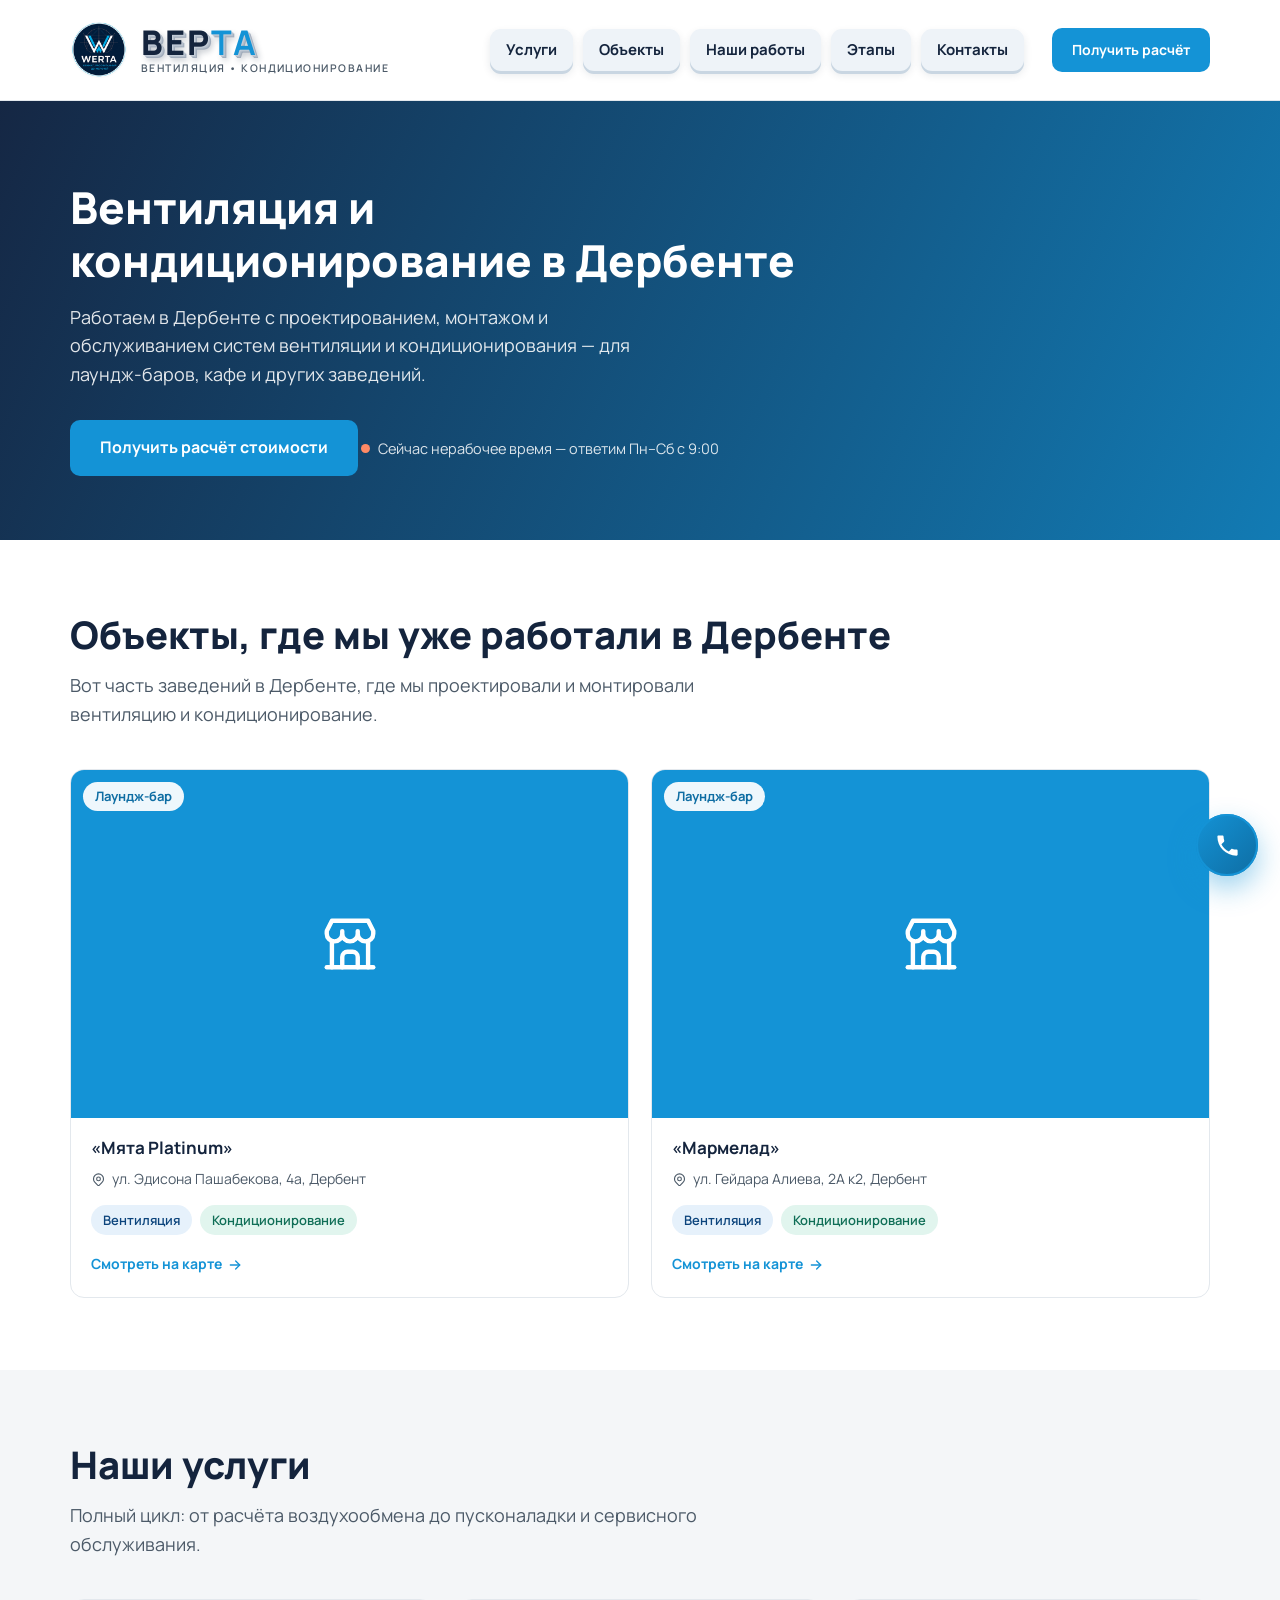
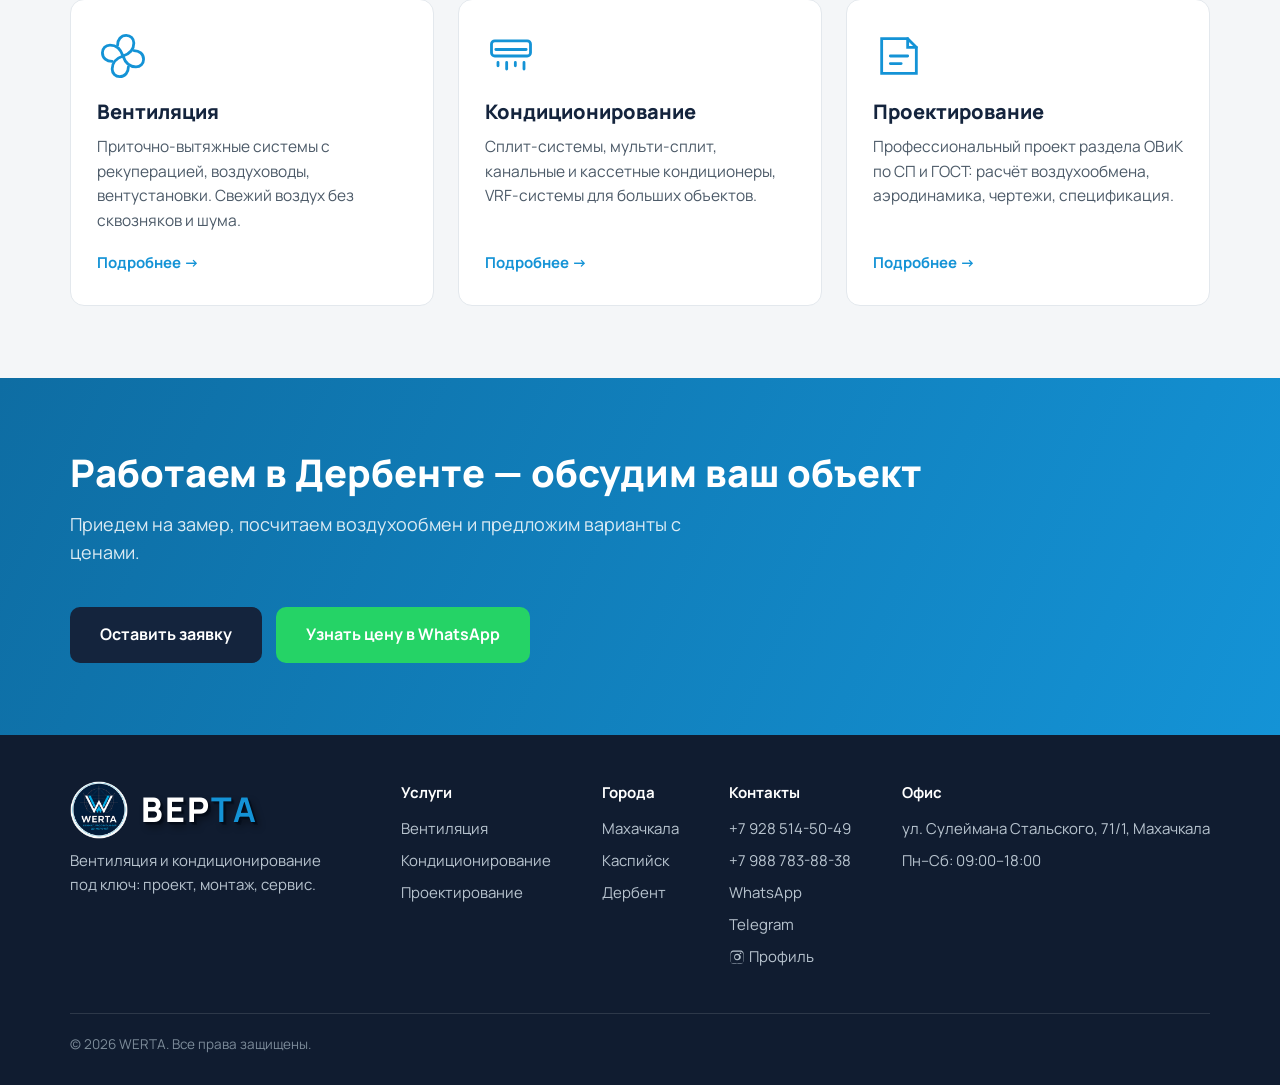
==== derbent.html @ d5f98331 "Логотип: вордмарк ВЕРТА (кириллица) + крупнее лого и буквы Название логотипа WER<b>TA</b> → ВЕР<b>ТА" ====
<!DOCTYPE html>
<html lang="ru">
<head>
<meta charset="UTF-8">
<!-- Yandex.Metrika counter -->
<script type="text/javascript">
   (function(m,e,t,r,i,k,a){m[i]=m[i]||function(){(m[i].a=m[i].a||[]).push(arguments)};
   m[i].l=1*new Date();
   for (var j = 0; j < document.scripts.length; j++) {if (document.scripts[j].src === r) { return; }}
   k=e.createElement(t),a=e.getElementsByTagName(t)[0],k.async=1,k.src=r,a.parentNode.insertBefore(k,a)})
   (window, document,"script","https://mc.yandex.ru/metrika/tag.js", "ym");

   ym(44147844, "init", {
        clickmap:true,
        trackLinks:true,
        accurateTrackBounce:true,
        webvisor:true
   });
</script>
<noscript><div><img src="https://mc.yandex.ru/watch/44147844" style="position:absolute; left:-9999px;" alt="" /></div></noscript>
<!-- /Yandex.Metrika counter -->
<meta name="viewport" content="width=device-width, initial-scale=1.0">
<title>Вентиляция и кондиционирование в Дербенте — WERTA</title>
<meta name="description" content="Вентиляция и кондиционирование в Дербенте: проектирование, монтаж, обслуживание. Реальные объекты в городе. Бесплатный замер. WERTA.">
<link rel="preconnect" href="https://fonts.googleapis.com">
<link rel="preconnect" href="https://fonts.gstatic.com" crossorigin>
<link href="https://fonts.googleapis.com/css2?family=Manrope:wght@400;600;700;800&display=swap" rel="stylesheet">
<link rel="stylesheet" href="css/style.css?v=20260713e">
<link rel="icon" type="image/svg+xml" href="favicon.svg">
<link rel="canonical" href="https://werta-klimat.ru/derbent.html">
<meta property="og:type" content="website">
<meta property="og:site_name" content="WERTA">
<meta property="og:title" content="Вентиляция и кондиционирование в Дербенте — WERTA">
<meta property="og:description" content="Вентиляция и кондиционирование в Дербенте: проектирование, монтаж, обслуживание. Реальные объекты в городе. Бесплатный замер. WERTA.">
<meta property="og:url" content="https://werta-klimat.ru/derbent.html">
<meta name="twitter:title" content="Вентиляция и кондиционирование в Дербенте — WERTA">
<meta name="twitter:description" content="Вентиляция и кондиционирование в Дербенте: проектирование, монтаж, обслуживание. Реальные объекты в городе. Бесплатный замер. WERTA.">
<meta property="og:image" content="https://werta-klimat.ru/img/og-image.jpg">
<meta property="og:image:width" content="1200">
<meta property="og:image:height" content="630">
<meta name="twitter:card" content="summary_large_image">
<script type="application/ld+json">
{
  "@context": "https://schema.org",
  "@type": "HVACBusiness",
  "name": "WERTA",
  "image": "https://werta-klimat.ru/img/og-image.jpg",
  "logo": "https://werta-klimat.ru/img/logo.png",
  "url": "https://werta-klimat.ru/",
  "telephone": "+7-928-514-50-49",
  "priceRange": "₽₽",
  "address": {
    "@type": "PostalAddress",
    "streetAddress": "ул. Сулеймана Стальского, 71/1",
    "addressLocality": "Махачкала",
    "postalCode": "367000",
    "addressRegion": "Республика Дагестан",
    "addressCountry": "RU"
  },
  "hasMap": "https://go.2gis.com/XQOJ6",
  "openingHoursSpecification": {
    "@type": "OpeningHoursSpecification",
    "dayOfWeek": [
      "Monday",
      "Tuesday",
      "Wednesday",
      "Thursday",
      "Friday",
      "Saturday"
    ],
    "opens": "09:00",
    "closes": "18:00"
  },
  "areaServed": [
    {
      "@type": "City",
      "name": "Махачкала"
    },
    {
      "@type": "City",
      "name": "Каспийск"
    },
    {
      "@type": "City",
      "name": "Дербент"
    }
  ],
  "sameAs": [
    "https://www.instagram.com/werta_official/"
  ]
}
</script>
</head>
<body>

<header class="header">
  <div class="container header__inner">
    <a class="logo" href="index.html"><img class="logo__mark" src="img/logo.png" alt="WERTA — логотип" width="42" height="42"><span class="logo__text"><span class="logo__name">ВЕР<b>ТА</b></span><small class="logo__flip"><span class="logo__flip-in"><span class="logo__flip-f">Вентиляция • Кондиционирование</span><span class="logo__flip-f logo__flip-f--b">Проектирование • Обслуживание</span></span></small></span></a>
    <nav class="nav" id="nav">
      <a href="index.html#uslugi">Услуги</a>
      <a href="index.html#obekty">Объекты</a>
      <a href="index.html#raboty">Наши работы</a>
      <a href="index.html#etapy">Этапы</a>
      <a href="index.html#kontakty">Контакты</a>
    </nav>
    <div class="header__contact">
      <a class="btn btn--primary btn--header" href="index.html#kontakty">Получить расчёт</a>
      <button class="burger" id="burger" aria-label="Открыть меню"><span></span><span></span><span></span></button>
    </div>
  </div>
</header>

<section class="page-hero">
  <div class="container">
    <h1>Вентиляция и кондиционирование в Дербенте</h1>
    <p>Работаем в Дербенте с проектированием, монтажом и обслуживанием систем вентиляции и кондиционирования — для лаундж-баров, кафе и других заведений.</p>
    <a class="btn btn--primary" href="index.html#kontakty">Получить расчёт стоимости</a>
    <span class="status-badge" id="statusBadge"></span>
  </div>
</section>

<section class="section">
  <div class="container">
    <h2>Объекты, где мы уже работали в Дербенте</h2>
    <p class="section-sub">Вот часть заведений в Дербенте, где мы проектировали и монтировали вентиляцию и кондиционирование.</p>
    <div class="works">
      <div class="work">
        <div class="work__banner"><span class="work__cat">Лаундж-бар</span><svg class="work__glyph" viewBox="0 0 24 24" fill="none" stroke="currentColor" stroke-width="1.7" stroke-linecap="round" stroke-linejoin="round"><path d="M3 21h18"/><path d="M3 7v1a3 3 0 0 0 6 0V7m0 1a3 3 0 0 0 6 0V7m0 1a3 3 0 0 0 6 0V7l-2-4H5L3 7"/><path d="M5 21V10.85"/><path d="M19 21V10.85"/><path d="M9 21v-4a2 2 0 0 1 2-2h2a2 2 0 0 1 2 2v4"/></svg></div>
        <div class="work__body">
          <b>«Мята Platinum»</b>
          <div class="work__addr"><svg viewBox="0 0 24 24" fill="none" stroke="currentColor" stroke-width="1.8" stroke-linecap="round" stroke-linejoin="round"><path d="M9 11a3 3 0 1 0 6 0a3 3 0 0 0-6 0"/><path d="M17.657 16.657 13.414 20.9a2 2 0 0 1-2.827 0l-4.244-4.243a8 8 0 1 1 11.314 0z"/></svg><span>ул. Эдисона Пашабекова, 4а, Дербент</span></div>
          <div class="work__tags"><span class="tag tag--vent">Вентиляция</span><span class="tag tag--ac">Кондиционирование</span></div>
          <a class="work__map" href="https://go.2gis.com/IReLU" target="_blank" rel="noopener">Смотреть на карте <svg viewBox="0 0 24 24" fill="none" stroke="currentColor" stroke-width="2" stroke-linecap="round" stroke-linejoin="round"><path d="M5 12h14"/><path d="M13 18l6-6-6-6"/></svg></a>
        </div>
      </div>
      <div class="work">
        <div class="work__banner"><span class="work__cat">Лаундж-бар</span><svg class="work__glyph" viewBox="0 0 24 24" fill="none" stroke="currentColor" stroke-width="1.7" stroke-linecap="round" stroke-linejoin="round"><path d="M3 21h18"/><path d="M3 7v1a3 3 0 0 0 6 0V7m0 1a3 3 0 0 0 6 0V7m0 1a3 3 0 0 0 6 0V7l-2-4H5L3 7"/><path d="M5 21V10.85"/><path d="M19 21V10.85"/><path d="M9 21v-4a2 2 0 0 1 2-2h2a2 2 0 0 1 2 2v4"/></svg></div>
        <div class="work__body">
          <b>«Мармелад»</b>
          <div class="work__addr"><svg viewBox="0 0 24 24" fill="none" stroke="currentColor" stroke-width="1.8" stroke-linecap="round" stroke-linejoin="round"><path d="M9 11a3 3 0 1 0 6 0a3 3 0 0 0-6 0"/><path d="M17.657 16.657 13.414 20.9a2 2 0 0 1-2.827 0l-4.244-4.243a8 8 0 1 1 11.314 0z"/></svg><span>ул. Гейдара Алиева, 2А к2, Дербент</span></div>
          <div class="work__tags"><span class="tag tag--vent">Вентиляция</span><span class="tag tag--ac">Кондиционирование</span></div>
          <a class="work__map" href="https://yandex.ru/profile/133789875499" target="_blank" rel="noopener">Смотреть на карте <svg viewBox="0 0 24 24" fill="none" stroke="currentColor" stroke-width="2" stroke-linecap="round" stroke-linejoin="round"><path d="M5 12h14"/><path d="M13 18l6-6-6-6"/></svg></a>
        </div>
      </div>
    </div>
  </div>
</section>

<section class="section section--soft">
  <div class="container">
    <h2>Наши услуги</h2>
    <p class="section-sub">Полный цикл: от расчёта воздухообмена до пусконаладки и сервисного обслуживания.</p>
    <div class="grid grid--3">
      <a class="card" href="ventilyaciya.html">
        <svg class="card__icon" viewBox="0 0 48 48" fill="none" stroke="currentColor" stroke-width="2.6" stroke-linecap="round"><path d="M24 24c6-2 10-6 10-12 0-4-3-7-7-7-5 0-8 4-8 9"/><path d="M24 24c-6 2-10 6-10 12 0 4 3 7 7 7 5 0 8-4 8-9"/><path d="M24 24c2 6 6 10 12 10 4 0 7-3 7-7 0-5-4-8-9-8"/><path d="M24 24c-2-6-6-10-12-10-4 0-7 3-7 7 0 5 4 8 9 8"/></svg>
        <h3>Вентиляция</h3>
        <p>Приточно-вытяжные системы с рекуперацией, воздуховоды, вентустановки. Свежий воздух без сквозняков и шума.</p>
        <span class="card__more">Подробнее →</span>
      </a>
      <a class="card" href="kondicionirovanie.html">
        <svg class="card__icon" viewBox="0 0 48 48" fill="none" stroke="currentColor" stroke-width="2.6" stroke-linecap="round"><rect x="6" y="10" width="36" height="14" rx="3"/><path d="M12 30v3m8-3v6m8-6v3m8-3v6M10 18h28"/></svg>
        <h3>Кондиционирование</h3>
        <p>Сплит-системы, мульти-сплит, канальные и кассетные кондиционеры, VRF-системы для больших объектов.</p>
        <span class="card__more">Подробнее →</span>
      </a>
      <a class="card" href="proektirovanie.html">
        <svg class="card__icon" viewBox="0 0 48 48" fill="none" stroke="currentColor" stroke-width="2.6" stroke-linecap="round"><path d="M8 40V8h24l8 8v24H8z"/><path d="M32 8v8h8M16 24h16M16 31h10"/></svg>
        <h3>Проектирование</h3>
        <p>Профессиональный проект раздела ОВиК по СП и ГОСТ: расчёт воздухообмена, аэродинамика, чертежи, спецификация.</p>
        <span class="card__more">Подробнее →</span>
      </a>
    </div>
  </div>
</section>

<section class="section cta-band">
  <div class="container">
    <h2>Работаем в Дербенте — обсудим ваш объект</h2>
    <p class="section-sub">Приедем на замер, посчитаем воздухообмен и предложим варианты с ценами.</p>
    <div class="cta-actions">
      <a class="btn" style="background:var(--ink);color:#fff;" href="index.html#kontakty">Оставить заявку</a>
      <a class="btn btn--wa" href="https://wa.me/79285145049?text=%D0%97%D0%B4%D1%80%D0%B0%D0%B2%D1%81%D1%82%D0%B2%D1%83%D0%B9%D1%82%D0%B5%21%20%D0%98%D0%BD%D1%82%D0%B5%D1%80%D0%B5%D1%81%D1%83%D0%B5%D1%82%20%D0%B2%D0%B5%D0%BD%D1%82%D0%B8%D0%BB%D1%8F%D1%86%D0%B8%D1%8F.%20%D0%A5%D0%BE%D1%87%D1%83%20%D1%83%D0%B7%D0%BD%D0%B0%D1%82%D1%8C%20%D1%81%D1%82%D0%BE%D0%B8%D0%BC%D0%BE%D1%81%D1%82%D1%8C." target="_blank" rel="noopener">Узнать цену в WhatsApp</a>
    </div>
  </div>
</section>

<footer class="footer">
  <div class="container">
    <div class="footer__grid">
      <div class="footer__col">
        <a class="logo" href="index.html"><img class="logo__mark" src="img/logo.png" alt="WERTA — логотип" width="42" height="42"><span class="logo__text"><span class="logo__name">ВЕР<b>ТА</b></span></span></a>
        <p style="margin-top:10px; max-width:280px;">Вентиляция и кондиционирование под ключ: проект, монтаж, сервис.</p>
      </div>
      <div class="footer__col">
        <b>Услуги</b>
        <ul>
          <li><a href="ventilyaciya.html">Вентиляция</a></li>
          <li><a href="kondicionirovanie.html">Кондиционирование</a></li>
          <li><a href="proektirovanie.html">Проектирование</a></li>
        </ul>
      </div>
      <div class="footer__col">
        <b>Города</b>
        <ul>
          <li><a href="index.html">Махачкала</a></li>
          <li><a href="kaspiysk.html">Каспийск</a></li>
          <li><a href="derbent.html">Дербент</a></li>
        </ul>
      </div>
      <div class="footer__col">
        <b>Контакты</b>
        <ul>
          <li><a href="tel:+79285145049">+7 928 514-50-49</a></li>
          <li><a href="tel:+79887838838">+7 988 783-88-38</a></li>
          <li><a href="https://wa.me/79285145049">WhatsApp</a></li>
          <li><a href="https://t.me/+79285145049" target="_blank" rel="noopener">Telegram</a></li>
          <li><a href="https://www.instagram.com/werta_official/" target="_blank" rel="noopener" aria-label="Наш профиль"><svg viewBox="0 0 24 24" fill="currentColor" width="16" height="16" style="vertical-align:-3px; margin-right:4px;" aria-hidden="true"><path d="M12 2.2c3.2 0 3.6 0 4.8.1 1.2.1 1.9.2 2.3.4.6.2 1 .5 1.4.9.4.4.7.8.9 1.4.2.4.4 1.1.4 2.3.1 1.2.1 1.6.1 4.8s0 3.6-.1 4.8c-.1 1.2-.2 1.9-.4 2.3-.2.6-.5 1-.9 1.4-.4.4-.8.7-1.4.9-.4.2-1.1.4-2.3.4-1.2.1-1.6.1-4.8.1s-3.6 0-4.8-.1c-1.2-.1-1.9-.2-2.3-.4-.6-.2-1-.5-1.4-.9-.4-.4-.7-.8-.9-1.4-.2-.4-.4-1.1-.4-2.3C2.2 15.6 2.2 15.2 2.2 12s0-3.6.1-4.8c.1-1.2.2-1.9.4-2.3.2-.6.5-1 .9-1.4.4-.4.8-.7 1.4-.9.4-.2 1.1-.4 2.3-.4C8.4 2.2 8.8 2.2 12 2.2zm0 1.8c-3.1 0-3.5 0-4.7.1-1.1.1-1.7.2-2.1.4-.5.2-.9.4-1.2.8-.4.4-.6.7-.8 1.2-.2.4-.3 1-.4 2.1-.1 1.2-.1 1.6-.1 4.7s0 3.5.1 4.7c.1 1.1.2 1.7.4 2.1.2.5.4.9.8 1.2.4.4.7.6 1.2.8.4.2 1 .3 2.1.4 1.2.1 1.6.1 4.7.1s3.5 0 4.7-.1c1.1-.1 1.7-.2 2.1-.4.5-.2.9-.4 1.2-.8.4-.4.6-.7.8-1.2.2-.4.3-1 .4-2.1.1-1.2.1-1.6.1-4.7s0-3.5-.1-4.7c-.1-1.1-.2-1.7-.4-2.1-.2-.5-.4-.9-.8-1.2-.4-.4-.7-.6-1.2-.8-.4-.2-1-.3-2.1-.4-1.2-.1-1.6-.1-4.7-.1zm0 3.1a5 5 0 110 9.9 5 5 0 010-9.9zm0 1.8a3.1 3.1 0 100 6.3 3.1 3.1 0 000-6.3zm6.4-2.9a1.2 1.2 0 11-2.3 0 1.2 1.2 0 012.3 0z"/></svg>Профиль</a></li>
        </ul>
      </div>
      <div class="footer__col">
        <b>Офис</b>
        <ul>
          <li><a href="https://go.2gis.com/XQOJ6" target="_blank" rel="noopener">ул. Сулеймана Стальского, 71/1, Махачкала</a></li>
          <li>Пн–Сб: 09:00–18:00</li>
        </ul>
      </div>
    </div>
    <div class="footer__bottom">© 2026 WERTA. Все права защищены.</div>
  </div>
</footer>

<div class="mobile-cta">
  <a class="mobile-cta__whatsapp" href="https://wa.me/79285145049?text=%D0%97%D0%B4%D1%80%D0%B0%D0%B2%D1%81%D1%82%D0%B2%D1%83%D0%B9%D1%82%D0%B5%21%20%D0%98%D0%BD%D1%82%D0%B5%D1%80%D0%B5%D1%81%D1%83%D0%B5%D1%82%20%D0%B2%D0%B5%D0%BD%D1%82%D0%B8%D0%BB%D1%8F%D1%86%D0%B8%D1%8F.%20%D0%A5%D0%BE%D1%87%D1%83%20%D1%83%D0%B7%D0%BD%D0%B0%D1%82%D1%8C%20%D1%81%D1%82%D0%BE%D0%B8%D0%BC%D0%BE%D1%81%D1%82%D1%8C." target="_blank" rel="noopener"><svg viewBox="0 0 24 24" fill="currentColor"><path d="M12 2a10 10 0 00-8.6 15.1L2 22l5-1.3A10 10 0 1012 2zm0 18.2c-1.6 0-3-.4-4.3-1.2l-.3-.2-3 .8.8-2.9-.2-.3A8.2 8.2 0 1112 20.2zm4.6-6.1c-.3-.1-1.5-.7-1.7-.8-.2-.1-.4-.1-.6.1l-.8 1c-.1.2-.3.2-.5.1a6.7 6.7 0 01-3.3-2.9c-.3-.4 0-.5.1-.7l.5-.6c.1-.2.1-.3 0-.5l-.8-1.9c-.2-.5-.4-.4-.6-.4h-.5c-.2 0-.5.1-.7.3-.9.9-1.2 2.1-.4 3.6 1.2 2.2 3 3.9 5.3 4.9 1.9.8 2.8.6 3.6.4.6-.2 1.4-.7 1.6-1.3.2-.6.2-1.1.1-1.2l-.3-.1z"/></svg>Написать в WhatsApp</a>
  <a class="mobile-cta__call" href="tel:+79285145049" aria-label="Позвонить"><svg viewBox="0 0 24 24" fill="currentColor"><path d="M6.6 10.8c1.4 2.8 3.8 5.1 6.6 6.6l2.2-2.2c.3-.3.7-.4 1-.2 1.1.4 2.3.6 3.6.6.6 0 1 .4 1 1V20c0 .6-.4 1-1 1C10.6 21 3 13.4 3 4c0-.6.4-1 1-1h3.5c.6 0 1 .4 1 1 0 1.2.2 2.4.6 3.6.1.3 0 .7-.2 1l-2.3 2.2z"/></svg></a>
</div>
<!-- Плавающий виджет «Обратный звонок» -->
<div class="cb" id="cbWidget">
  <div class="cb__bubble" id="cbBubble" hidden>
    <button class="cb__bubble-close" id="cbBubbleClose" aria-label="Скрыть">&times;</button>
    Перезвоним за 30 секунд и бесплатно проконсультируем
  </div>
  <div class="cb__panel" id="cbPanel" hidden>
    <button class="cb__close" id="cbClose" aria-label="Закрыть">&times;</button>
    <div class="cb__title">Обратный звонок</div>
    <div class="cb__lead">Перезвоним за 30 секунд в рабочее время — бесплатная консультация и расчёт стоимости.</div>
    <form class="cb__form" id="cbForm" novalidate>
      <input class="cb__input" id="cbPhone" type="tel" name="phone" inputmode="tel" autocomplete="tel" placeholder="+7 (___) ___-__-__" required>
      <button class="cb__submit" type="submit">Жду звонка</button>
      <div class="cb__consent">Нажимая кнопку, вы соглашаетесь на обработку персональных данных.</div>
    </form>
    <div class="cb__done" id="cbDone" hidden>
      <div class="cb__done-icon">&#10003;</div>
      <div class="cb__done-title">Заявка принята!</div>
      <div class="cb__done-text">Перезвоним вам в рабочее время. Не хотите ждать?</div>
      <a class="cb__done-wa" href="https://wa.me/79285145049?text=%D0%97%D0%B4%D1%80%D0%B0%D0%B2%D1%81%D1%82%D0%B2%D1%83%D0%B9%D1%82%D0%B5%21%20%D0%A5%D0%BE%D1%87%D1%83%20%D0%BF%D0%BE%D0%BB%D1%83%D1%87%D0%B8%D1%82%D1%8C%20%D1%80%D0%B0%D1%81%D1%87%D1%91%D1%82%20%D1%81%D1%82%D0%BE%D0%B8%D0%BC%D0%BE%D1%81%D1%82%D0%B8." target="_blank" rel="noopener">Написать в WhatsApp</a>
    </div>
    <div class="cb__or"><span>или свяжитесь сами</span></div>
    <div class="cb__links">
      <a class="cb__chip cb__chip--wa" href="https://wa.me/79285145049?text=%D0%97%D0%B4%D1%80%D0%B0%D0%B2%D1%81%D1%82%D0%B2%D1%83%D0%B9%D1%82%D0%B5%21%20%D0%A5%D0%BE%D1%87%D1%83%20%D0%BF%D0%BE%D0%BB%D1%83%D1%87%D0%B8%D1%82%D1%8C%20%D1%80%D0%B0%D1%81%D1%87%D1%91%D1%82%20%D1%81%D1%82%D0%BE%D0%B8%D0%BC%D0%BE%D1%81%D1%82%D0%B8." target="_blank" rel="noopener">WhatsApp</a>
      <a class="cb__chip cb__chip--tg" href="https://t.me/+79285145049" target="_blank" rel="noopener">Telegram</a>
      <a class="cb__chip cb__chip--call" href="tel:+79285145049">Звонок</a>
    </div>
  </div>
  <button class="cb__fab" id="cbFab" type="button" aria-label="Заказать обратный звонок" aria-expanded="false">
    <svg class="cb__ic cb__ic--phone" viewBox="0 0 24 24" fill="currentColor"><path d="M6.6 10.8c1.4 2.8 3.8 5.1 6.6 6.6l2.2-2.2c.3-.3.7-.4 1-.2 1.1.4 2.3.6 3.6.6.6 0 1 .4 1 1V20c0 .6-.4 1-1 1C10.6 21 3 13.4 3 4c0-.6.4-1 1-1h3.5c.6 0 1 .4 1 1 0 1.2.2 2.4.6 3.6.1.3 0 .7-.2 1l-2.3 2.2z"/></svg>
    <svg class="cb__ic cb__ic--close" viewBox="0 0 24 24" fill="none" stroke="currentColor" stroke-width="2.4" stroke-linecap="round"><path d="M6 6l12 12M18 6L6 18"/></svg>
  </button>
</div>

<script src="js/main.js?v=20260713e"></script>
</body>
</html>
---- css/style.css ----
/* ============ WERTA — вентиляция и кондиционирование ============ */
/* Палитра: светлый фон + один инженерный синий акцент (стиль Kampmann/Systemair) */
:root {
  /* фирменные цвета из логотипа WERTA: тёмно-синий круг + яркий голубой */
  --accent: #1493d6;
  --accent-dark: #0e6da3;
  --navy: #152744;
  --ink: #14243d;
  --ink-soft: #4c5a68;
  --bg: #ffffff;
  --bg-soft: #f4f6f8;
  --line: #e3e8ed;
  --radius: 14px;
  --shadow: 0 10px 30px rgba(22, 34, 46, 0.08);
  --container: 1180px;
}

* { margin: 0; padding: 0; box-sizing: border-box; }

html { scroll-behavior: smooth; }

body {
  font-family: "Manrope", "Segoe UI", system-ui, -apple-system, sans-serif;
  color: var(--ink);
  background: var(--bg);
  line-height: 1.6;
  font-size: 17px;
}

img { max-width: 100%; display: block; }

.container { max-width: var(--container); margin: 0 auto; padding: 0 20px; }

h1, h2, h3 { line-height: 1.2; font-weight: 800; }
h2 { font-size: clamp(26px, 4vw, 38px); margin-bottom: 14px; }
.section { padding: 72px 0; }
.section--soft { background: var(--bg-soft); }
.section-sub { color: var(--ink-soft); max-width: 640px; margin-bottom: 40px; font-size: 18px; }

/* ---------- Кнопки ---------- */
.btn {
  display: inline-block;
  padding: 15px 30px;
  border-radius: 10px;
  font-weight: 700;
  font-size: 16px;
  text-decoration: none;
  border: none;
  cursor: pointer;
  transition: background .2s, color .2s, transform .1s;
}
.btn:active { transform: translateY(1px); }
.btn--primary { background: var(--accent); color: #fff; }
.btn--primary:hover { background: var(--accent-dark); }
.btn--ghost { background: transparent; color: var(--accent); box-shadow: inset 0 0 0 2px var(--accent); }
.btn--ghost:hover { background: var(--accent); color: #fff; }
.btn--wa { background: #25D366; color: #fff; }
.btn--wa:hover { background: #1ebc59; }
.cta-actions { display: flex; gap: 14px; flex-wrap: wrap; }

/* ---------- Шапка ---------- */
.header {
  position: sticky; top: 0; z-index: 50;
  background: rgba(255,255,255,.92);
  backdrop-filter: blur(8px);
  border-bottom: 1px solid var(--line);
}
.header__inner { display: flex; align-items: center; gap: 28px; height: 100px; }
.logo { display: flex; align-items: center; gap: 13px; font-size: 34px; font-weight: 800; letter-spacing: .06em; color: var(--ink); text-decoration: none; flex-shrink: 0; white-space: nowrap; }
.logo b { color: var(--accent); }
.logo__mark { width: 58px; height: 58px; flex-shrink: 0; border-radius: 13px; }
.logo__text { line-height: 1.1; white-space: nowrap; }
.logo small { display: block; font-size: 10.5px; font-weight: 600; letter-spacing: .14em; color: var(--ink-soft); text-transform: uppercase; }

/* Объёмное 3D-название WERTA с плавным «покачиванием» */
.logo__name {
  display: inline-block; transform-style: preserve-3d; backface-visibility: hidden;
  transform-origin: 50% 50%; will-change: transform;
  text-shadow:
    1px 1px 0 #c4cdd8,
    2px 2px 0 #b3bdca,
    3px 3px 0 #a2adbc,
    4px 5px 6px rgba(20, 36, 61, .30);
  animation: logoSway 4.5s ease-in-out infinite;
}
.logo:hover .logo__name { animation-play-state: paused; transform: perspective(460px) rotateY(0deg) rotateX(0deg) translateZ(6px); }
@keyframes logoSway {
  0%, 100% { transform: perspective(460px) rotateY(-15deg) rotateX(7deg); }
  50%      { transform: perspective(460px) rotateY(15deg) rotateX(-4deg); }
}
/* В подвале — тёмный фон, поэтому тень названия делаем «в глубину» тёмной */
.footer .logo__name {
  text-shadow:
    1px 1px 0 rgba(3, 10, 22, .6),
    2px 2px 0 rgba(3, 10, 22, .5),
    3px 3px 0 rgba(3, 10, 22, .4),
    4px 5px 7px rgba(0, 0, 0, .45);
}

/* Строка услуг под названием «переворачивается» в 3D (десктоп; на мобильных .logo small скрыт) */
.logo__flip { perspective: 340px; height: 15px; }
.logo__flip-in {
  position: relative; display: block; height: 100%;
  transform-style: preserve-3d; will-change: transform;
  animation: logoFlip 5.5s ease-in-out infinite;
}
.logo__flip-f {
  position: absolute; left: 0; top: 0; width: 100%; height: 100%;
  display: flex; align-items: center; white-space: nowrap; backface-visibility: hidden;
}
.logo__flip-f--b { transform: rotateX(180deg); }
@keyframes logoFlip {
  0%, 44%  { transform: rotateX(0deg); }
  54%, 94% { transform: rotateX(180deg); }
  100%     { transform: rotateX(360deg); }
}

@media (prefers-reduced-motion: reduce) {
  .logo__name { animation: none; transform: none; }
  .logo__flip-in { animation: none; transform: none; }
}
.nav { display: flex; gap: 10px; margin-left: auto; flex-wrap: nowrap; }
.nav a {
  color: var(--ink); text-decoration: none; font-weight: 700; font-size: 15px;
  padding: 9px 16px; border-radius: 11px; background: #eef3f8;
  box-shadow: 0 3px 0 #c9d6e2, 0 4px 9px rgba(20,36,61,.10);
  transition: transform .12s ease, box-shadow .12s ease, background .15s ease, color .15s ease;
  white-space: nowrap;
}
.nav a:hover {
  color: var(--accent); background: #e6f1fb;
  transform: translateY(-2px);
  box-shadow: 0 5px 0 #b7cde3, 0 9px 16px rgba(20,36,61,.16);
}
.nav a:active {
  transform: translateY(3px);
  box-shadow: 0 0 0 #b7cde3, 0 1px 3px rgba(20,36,61,.16);
}
.header__contact { display: flex; align-items: center; gap: 14px; }
.header__phone { font-weight: 800; color: var(--ink); text-decoration: none; white-space: nowrap; }
.header__phone:hover { color: var(--accent); }
.btn--header { padding: 11px 20px; font-size: 14px; }
.burger { display: none; background: none; border: none; cursor: pointer; padding: 8px; }
.burger span { display: block; width: 24px; height: 3px; background: var(--ink); margin: 5px 0; border-radius: 2px; }

/* ---------- Мобильная sticky-панель связи ---------- */
.mobile-cta {
  display: none; position: fixed; left: 0; right: 0; bottom: 0; z-index: 60;
  gap: 10px; padding: 10px 14px calc(10px + env(safe-area-inset-bottom));
  background: #fff; border-top: 1px solid var(--line); box-shadow: 0 -6px 20px rgba(20,36,61,.10);
}
.mobile-cta a {
  flex: 1; display: flex; align-items: center; justify-content: center; gap: 7px;
  padding: 13px 10px; border-radius: 10px; font-weight: 700; font-size: 14.5px; text-decoration: none;
}
.mobile-cta__whatsapp { background: #25D366; color: #fff; }
.mobile-cta__call { background: var(--bg-soft); color: var(--ink); flex: 0 0 auto; width: 52px; padding: 13px; }
.mobile-cta svg { width: 19px; height: 19px; flex-shrink: 0; }

/* ---------- Hero ---------- */
.hero { position: relative; overflow: hidden; color: #fff; padding: 110px 0 90px; }
.hero::before {
  content: "";
  position: absolute; inset: 0; z-index: 1;
  background: linear-gradient(100deg, rgba(11,20,37,.92) 18%, rgba(16,35,62,.62) 52%, rgba(11,20,37,.42) 100%);
}
.hero__slides { position: absolute; inset: 0; z-index: 0; }
.hero__slide {
  position: absolute; inset: 0;
  background-position: center; background-size: cover; background-repeat: no-repeat;
  opacity: 0; transition: opacity 1.2s ease;
}
.hero__slide.is-active { opacity: 1; }
.hero__slide--1 {
  background-image: url('../img/hero.jpg');
  background-image: image-set(url('../img/hero.webp') type('image/webp'), url('../img/hero.jpg') type('image/jpeg'));
}
.hero__slide--2 {
  background-image: url('../img/hero-2.jpg');
  background-image: image-set(url('../img/hero-2.webp') type('image/webp'), url('../img/hero-2.jpg') type('image/jpeg'));
}
.hero__slide--3 {
  background-image: url('../img/hero-3.jpg');
  background-image: image-set(url('../img/hero-3.webp') type('image/webp'), url('../img/hero-3.jpg') type('image/jpeg'));
}
.hero > .container { position: relative; z-index: 2; }
.hero h1 { font-size: clamp(30px, 5vw, 52px); max-width: 720px; margin-bottom: 20px; text-shadow: 0 2px 18px rgba(0,0,0,.35); }
.hero p { font-size: clamp(17px, 2vw, 21px); max-width: 560px; margin-bottom: 36px; color: rgba(255,255,255,.92); text-shadow: 0 1px 12px rgba(0,0,0,.3); }
.hero__actions { display: flex; gap: 16px; flex-wrap: wrap; }
.status-badge { display: inline-flex; align-items: center; gap: 8px; margin-top: 18px; font-size: 14.5px; color: rgba(255,255,255,.85); }
.status-badge__dot { width: 9px; height: 9px; border-radius: 50%; flex-shrink: 0; background: #8a97a6; }
.status-badge--open .status-badge__dot { background: #3ddc84; box-shadow: 0 0 0 4px rgba(61,220,132,.18); }
.status-badge--closed .status-badge__dot { background: #ff8a65; }
.page-hero .status-badge { color: rgba(255,255,255,.85); }
.hero .btn--ghost { color: #fff; box-shadow: inset 0 0 0 2px rgba(255,255,255,.7); }
.hero .btn--ghost:hover { background: #fff; color: var(--accent); }
.hero__badges { display: flex; gap: 34px; margin-top: 56px; flex-wrap: wrap; }
.hero__badge b { display: block; font-size: 30px; }
.hero__badge span { font-size: 14px; color: rgba(255,255,255,.75); }

/* ---------- Карточки услуг ---------- */
.grid { display: grid; gap: 24px; }
.grid--3 { grid-template-columns: repeat(3, 1fr); }
.grid--4 { grid-template-columns: repeat(4, 1fr); }

.card {
  background: var(--bg);
  border: 1px solid var(--line);
  border-radius: var(--radius);
  padding: 30px 26px;
  text-decoration: none;
  color: var(--ink);
  transition: box-shadow .2s, transform .2s;
  display: flex; flex-direction: column;
}
.card:hover { box-shadow: var(--shadow); transform: translateY(-3px); }
.card__icon { width: 52px; height: 52px; margin-bottom: 18px; color: var(--accent); }
.card h3 { font-size: 20px; margin-bottom: 10px; }
.card p { color: var(--ink-soft); font-size: 15.5px; flex: 1; }
.card__more { margin-top: 18px; color: var(--accent); font-weight: 700; font-size: 15px; }

/* ---------- Типы объектов ---------- */
.objects { display: grid; grid-template-columns: repeat(3, 1fr); gap: 18px; }
.object {
  position: relative; border-radius: var(--radius); overflow: hidden;
  aspect-ratio: 16/10; display: flex; align-items: flex-end;
  color: #fff; text-decoration: none;
}
.object::after {
  content: ""; position: absolute; inset: 0;
  background: linear-gradient(180deg, transparent 40%, rgba(10,25,40,.82));
}
.object > svg, .object > img, .object > picture { position: absolute; inset: 0; width: 100%; height: 100%; }
.object picture img { width: 100%; height: 100%; object-fit: cover; display: block; }
.object b { position: relative; z-index: 1; padding: 18px 20px; font-size: 19px; }
.photo-credit { margin-top: 14px; font-size: 11.5px; color: var(--ink-soft); opacity: .7; }

/* ---------- Портфолио: вкладки по городам ---------- */
.city-tabs { display: flex; flex-wrap: wrap; gap: 10px; margin-bottom: 30px; }
.city-tab {
  display: inline-flex; align-items: center; gap: 8px;
  padding: 12px 20px; border-radius: 12px 12px 2px 2px; border: none; cursor: pointer;
  background: var(--bg-soft); color: var(--ink); font-weight: 700; font-size: 15px;
  font-family: inherit; transition: background .15s ease, color .15s ease, transform .12s ease;
  box-shadow: 0 3px 0 var(--line);
}
.city-tab:hover { background: #e6f1fb; color: var(--accent-dark); transform: translateY(-1px); }
.city-tab--active, .city-tab--active:hover {
  background: var(--accent); color: #fff; box-shadow: 0 3px 0 var(--accent-dark);
}
.city-tab__count {
  font-size: 12.5px; font-weight: 700; padding: 2px 9px; border-radius: 20px;
  background: rgba(20,36,61,.08); color: inherit;
}
.city-tab--active .city-tab__count { background: rgba(255,255,255,.25); }
.works { display: grid; grid-template-columns: repeat(auto-fit, minmax(250px, 1fr)); gap: 22px; }
.works[hidden] { display: none; }
.work { border-radius: var(--radius); overflow: hidden; background: var(--bg); border: 1px solid var(--line); transition: box-shadow .2s ease, transform .2s ease; }
.work:hover { box-shadow: var(--shadow); transform: translateY(-3px); }
.work__banner { position: relative; aspect-ratio: 16/10; background: var(--accent); display: flex; align-items: center; justify-content: center; }
.work__glyph { width: 62px; height: 62px; color: #fff; }
.work__cat { position: absolute; top: 12px; left: 12px; background: rgba(255,255,255,.93); color: var(--accent-dark); font-size: 13px; font-weight: 700; padding: 4px 12px; border-radius: 20px; }
.work__img { aspect-ratio: 16/10; background: var(--bg-soft); }
.work__img svg, .work__img img, .work__banner img { width: 100%; height: 100%; object-fit: cover; display: block; }
.work__body { padding: 16px 20px 20px; }
.work__body b { font-size: 17px; display: block; }
.work__addr { display: flex; align-items: center; gap: 6px; color: var(--ink-soft); font-size: 14px; margin-top: 7px; }
.work__addr svg { width: 15px; height: 15px; flex-shrink: 0; }
.work__tags { display: flex; flex-wrap: wrap; gap: 8px; margin: 14px 0; }
.tag { font-size: 13px; font-weight: 600; padding: 5px 12px; border-radius: 20px; }
.tag--vent { background: #E6F1FB; color: #0C447C; }
.tag--ac { background: #E1F5EE; color: #0F6E56; }
.work__map { display: inline-flex; align-items: center; gap: 5px; font-size: 14px; font-weight: 700; color: var(--accent); text-decoration: none; }
.work__map svg { width: 16px; height: 16px; }
.work__map:hover { text-decoration: underline; }

/* ---------- Признаки ---------- */
.signs { display: grid; grid-template-columns: repeat(2, 1fr); gap: 16px 34px; margin-top: 34px; }
.sign { display: flex; gap: 13px; align-items: flex-start; font-size: 16.5px; }
.sign svg { width: 26px; height: 26px; flex-shrink: 0; color: var(--accent); margin-top: 1px; }
.signs__cta {
  display: flex; align-items: center; justify-content: space-between; gap: 20px; flex-wrap: wrap;
  margin-top: 40px; padding: 22px 28px; background: var(--bg); border: 1px solid var(--line); border-radius: var(--radius);
}
.signs__cta span { font-size: 17px; font-weight: 700; }

/* ---------- FAQ ---------- */
.faq { max-width: 840px; margin-top: 34px; display: grid; gap: 12px; }
.faq__item { border: 1px solid var(--line); border-radius: var(--radius); background: var(--bg); }
.faq__item summary {
  list-style: none; cursor: pointer; padding: 20px 56px 20px 24px;
  font-weight: 700; font-size: 17px; position: relative;
}
.faq__item summary::-webkit-details-marker { display: none; }
.faq__item summary::after {
  content: "+"; position: absolute; right: 22px; top: 50%; transform: translateY(-50%);
  font-size: 26px; font-weight: 400; color: var(--accent); line-height: 1;
}
.faq__item[open] summary::after { content: "\2212"; }
.faq__item[open] summary { color: var(--accent); }
.faq__a { padding: 0 24px 22px; color: var(--ink-soft); font-size: 16px; }
.faq__a p { max-width: 720px; margin: 0; }

/* ---------- Этапы ---------- */
.steps { display: grid; grid-template-columns: repeat(6, 1fr); gap: 14px; counter-reset: step; }
.step { background: var(--bg); border: 1px solid var(--line); border-radius: var(--radius); padding: 22px 18px; }
.step::before {
  counter-increment: step; content: "0" counter(step);
  display: block; font-size: 26px; font-weight: 800; color: var(--accent); margin-bottom: 10px;
}
.step b { font-size: 15.5px; display: block; margin-bottom: 6px; }
.step p { font-size: 13.5px; color: var(--ink-soft); line-height: 1.45; }

/* ---------- Почему мы ---------- */
.features { display: grid; grid-template-columns: repeat(4, 1fr); gap: 24px; }
.feature__icon { width: 46px; height: 46px; color: var(--accent); margin-bottom: 14px; }
.feature b { display: block; font-size: 18px; margin-bottom: 8px; }
.feature p { color: var(--ink-soft); font-size: 15px; }

/* ---------- Форма ---------- */
.cta-band { background: linear-gradient(115deg, var(--accent-dark), var(--accent)); color: #fff; }
.cta-band .section-sub { color: rgba(255,255,255,.85); }
.form { display: grid; grid-template-columns: 1fr 1fr auto; gap: 14px; max-width: 780px; }
.form input {
  padding: 15px 18px; border-radius: 10px; border: none; font-size: 16px;
  font-family: inherit; width: 100%;
}
.form input:focus { outline: 3px solid rgba(255,255,255,.5); }
.form .btn { background: var(--ink); color: #fff; }
.form .btn:hover { background: #000; }
.form-note { font-size: 13.5px; color: rgba(255,255,255,.7); margin-top: 14px; }

/* ---------- Квиз-калькулятор ---------- */
.quiz { display: block; max-width: 620px; }
.quiz__nav { min-height: 20px; }
.quiz__back { background: none; border: 0; color: rgba(255,255,255,.75); font-size: 14px; cursor: pointer; padding: 0; font-family: inherit; }
.quiz__back:hover { color: #fff; }
.quiz__progress { height: 4px; background: rgba(255,255,255,.2); border-radius: 2px; margin: 10px 0 26px; overflow: hidden; }
.quiz__progress-bar { display: block; height: 100%; width: 14%; background: #fff; transition: width .3s ease; }
.quiz__step { margin-bottom: 28px; }
.quiz--js .quiz__step { display: none; margin-bottom: 0; }
.quiz--js .quiz__step.is-active { display: block; animation: quizFade .25s ease; }
@keyframes quizFade { from { opacity: 0; transform: translateY(6px); } to { opacity: 1; transform: none; } }
.quiz__q { font-size: 19px; font-weight: 700; margin: 0 0 4px; }
.quiz__hint { font-size: 13px; font-weight: 400; color: rgba(255,255,255,.7); margin-left: 4px; }
.quiz__chips { display: flex; flex-wrap: wrap; gap: 10px; margin: 16px 0 4px; }
.chip-input { position: absolute; opacity: 0; width: 1px; height: 1px; pointer-events: none; }
.chip {
  display: inline-flex; align-items: center; padding: 12px 20px; border-radius: 999px;
  background: rgba(255,255,255,.14); border: 1.5px solid rgba(255,255,255,.3);
  color: #fff; font-size: 15px; font-weight: 600; cursor: pointer; user-select: none;
  transition: background .15s, border-color .15s;
}
.chip:hover { border-color: rgba(255,255,255,.6); }
.chip-input:checked + .chip { background: var(--ink); border-color: var(--ink); }
.chip-input:focus-visible + .chip { outline: 3px solid rgba(255,255,255,.6); outline-offset: 2px; }
.quiz__next { margin-top: 22px; }
.quiz__step[data-step="7"] input { max-width: 360px; margin-bottom: 12px; display: block; }
.quiz__step[data-step="7"] .btn { margin-top: 6px; }
.messengers { display: flex; gap: 14px; margin-top: 26px; flex-wrap: wrap; }
.messengers a {
  display: inline-flex; align-items: center; gap: 9px;
  color: #fff; text-decoration: none; font-weight: 700;
  padding: 11px 20px; border-radius: 10px; background: rgba(255,255,255,.14);
}
.messengers a:hover { background: rgba(255,255,255,.26); }
.messengers svg { width: 20px; height: 20px; }

/* ---------- Подвал ---------- */
.footer { background: #101c30; color: #b8c4cf; padding: 46px 0 30px; font-size: 15px; }
.footer__grid { display: flex; justify-content: space-between; gap: 30px; flex-wrap: wrap; }
.footer__col:first-child { flex: 0 0 auto; min-width: 240px; }
.footer .logo { color: #fff; }
.footer a { color: #b8c4cf; text-decoration: none; }
.footer a:hover { color: #fff; }
.footer__col > b { color: #fff; display: block; margin-bottom: 12px; }
.footer__col ul { list-style: none; }
.footer__col li { margin-bottom: 8px; }
.footer__bottom { border-top: 1px solid rgba(255,255,255,.12); margin-top: 36px; padding-top: 20px; font-size: 13.5px; color: #7c8b99; }

/* ---------- Страницы услуг ---------- */
.page-hero { background: linear-gradient(115deg, #152744, #127bb4); color: #fff; padding: 80px 0 64px; }
.page-hero h1 { font-size: clamp(28px, 4.5vw, 44px); max-width: 760px; margin-bottom: 16px; }
.page-hero p { max-width: 620px; color: rgba(255,255,255,.88); font-size: 18px; margin-bottom: 30px; }
.checklist { list-style: none; display: grid; gap: 14px; max-width: 720px; }
.checklist li { padding-left: 36px; position: relative; font-size: 17px; }
.checklist li::before {
  content: "✓"; position: absolute; left: 0; top: 0;
  width: 24px; height: 24px; border-radius: 50%;
  background: var(--accent); color: #fff; font-size: 14px; font-weight: 800;
  display: flex; align-items: center; justify-content: center;
}

/* Средние экраны: ужимаем объёмные кнопки меню, чтобы всё влезло в шапку */
@media (min-width: 961px) and (max-width: 1160px) {
  .header__inner { gap: 10px; }
  .nav { gap: 4px; }
  .nav a { padding: 7px 9px; font-size: 13px; }
  .header__contact { gap: 8px; }
  .header__phone { font-size: 14px; }
  .btn--header { padding: 9px 12px; font-size: 13px; }
  .logo small { display: none; }
}

/* ---------- Мобильная версия ---------- */
@media (max-width: 960px) {
  .grid--3, .grid--4, .works, .objects, .features { grid-template-columns: repeat(2, 1fr); }
  .steps { grid-template-columns: repeat(3, 1fr); }
  .header__inner { height: 86px; }
  .nav { display: none; }
  .nav.open {
    display: flex; position: absolute; top: 86px; left: 0; right: 0;
    flex-direction: column; background: #fff; padding: 20px;
    border-bottom: 1px solid var(--line); box-shadow: var(--shadow);
  }
  .burger { display: block; margin-left: auto; }
  .header__contact { margin-left: 0; }
  .btn--header { display: none; }
  .form { grid-template-columns: 1fr; }
  .mobile-cta { display: flex; }
  body { padding-bottom: 66px; }
}
@media (max-width: 600px) {
  .grid--3, .grid--4, .works, .objects, .features, .signs { grid-template-columns: 1fr; }
  .steps { grid-template-columns: repeat(2, 1fr); }
  .section { padding: 52px 0; }
  .hero { padding: 80px 0 64px; }
  .header__inner { gap: 10px; }
  .header__contact { gap: 8px; margin-left: auto; }
  .header__phone { font-size: 14px; }
  .logo { font-size: 27px; gap: 9px; }
  .logo__mark { width: 44px; height: 44px; }
  .logo small { display: none; }
  .burger { padding: 6px; }
}

/* ---------- Плавающий виджет «Обратный звонок» ---------- */
.cb {
  position: fixed; right: 22px; bottom: 24px; z-index: 80;
  display: flex; flex-direction: column; align-items: flex-end; gap: 12px;
}

.cb__fab {
  position: relative; width: 62px; height: 62px; flex: 0 0 auto; border: none; cursor: pointer;
  border-radius: 50%; color: #fff;
  background: linear-gradient(135deg, var(--accent), var(--accent-dark));
  box-shadow: 0 12px 28px rgba(20, 147, 214, .42);
  display: flex; align-items: center; justify-content: center;
  transition: transform .2s ease, box-shadow .2s ease;
}
.cb__fab:hover { transform: translateY(-2px); box-shadow: 0 16px 34px rgba(20, 147, 214, .5); }
.cb__fab svg { width: 27px; height: 27px; position: relative; z-index: 1; }
.cb__fab::before {
  content: ""; position: absolute; inset: 0; border-radius: 50%;
  border: 2px solid var(--accent); animation: cbPulse 2s ease-out infinite;
}
.cb__ic--close { display: none; }
.cb.is-open .cb__fab::before { display: none; }
.cb.is-open .cb__ic--phone { display: none; }
.cb.is-open .cb__ic--close { display: block; }
@keyframes cbPulse {
  0% { transform: scale(1); opacity: .55; }
  100% { transform: scale(1.7); opacity: 0; }
}
@media (prefers-reduced-motion: reduce) { .cb__fab::before { animation: none; display: none; } }

/* Подсказка-приманка */
.cb__bubble {
  position: relative; max-width: 214px; background: #fff; color: var(--ink);
  padding: 11px 32px 11px 14px; border-radius: 12px; font-size: 13.5px; font-weight: 600;
  line-height: 1.35; box-shadow: var(--shadow); border: 1px solid var(--line); cursor: pointer;
  animation: cbIn .3s ease both;
}
.cb__bubble::after {
  content: ""; position: absolute; right: 22px; bottom: -7px; width: 13px; height: 13px;
  background: #fff; border-right: 1px solid var(--line); border-bottom: 1px solid var(--line);
  transform: rotate(45deg);
}
.cb__bubble-close {
  position: absolute; top: 5px; right: 7px; background: none; border: none; cursor: pointer;
  font-size: 18px; line-height: 1; color: var(--ink-soft); padding: 2px;
}
@keyframes cbIn { from { opacity: 0; transform: translateY(8px) scale(.96); } to { opacity: 1; transform: none; } }

/* Панель */
.cb__panel {
  position: relative; width: 306px; max-width: calc(100vw - 32px); background: #fff;
  border-radius: 16px; border: 1px solid var(--line);
  box-shadow: 0 20px 50px rgba(20, 36, 61, .25);
  padding: 20px 18px 18px; animation: cbIn .22s ease both;
}
.cb__close {
  position: absolute; top: 10px; right: 12px; background: none; border: none; cursor: pointer;
  font-size: 24px; line-height: 1; color: var(--ink-soft); padding: 2px;
}
.cb__title { font-size: 19px; font-weight: 800; margin-bottom: 5px; }
.cb__lead { font-size: 14px; color: var(--ink-soft); line-height: 1.45; margin-bottom: 15px; }
.cb__form { display: flex; flex-direction: column; gap: 10px; }
.cb__input {
  width: 100%; padding: 13px 14px; font: inherit; font-size: 16px;
  border: 1.5px solid var(--line); border-radius: 10px; background: var(--bg-soft); color: var(--ink);
}
.cb__input:focus { outline: none; border-color: var(--accent); background: #fff; }
.cb__input--err { border-color: #e0484b; }
.cb__submit {
  width: 100%; padding: 14px; font: inherit; font-weight: 700; font-size: 15.5px; cursor: pointer;
  color: #fff; border: none; border-radius: 10px;
  background: linear-gradient(135deg, var(--accent), var(--accent-dark));
  transition: filter .15s ease;
}
.cb__submit:hover { filter: brightness(1.06); }
.cb__consent { font-size: 11.5px; color: var(--ink-soft); line-height: 1.35; }

/* Экран «заявка принята» */
.cb__done { text-align: center; padding: 6px 0 2px; }
.cb__done-icon {
  width: 46px; height: 46px; margin: 0 auto 10px; border-radius: 50%;
  background: #25D366; color: #fff; font-size: 25px; line-height: 46px; font-weight: 700;
}
.cb__done-title { font-size: 18px; font-weight: 800; margin-bottom: 5px; }
.cb__done-text { font-size: 14px; color: var(--ink-soft); margin-bottom: 14px; }
.cb__done-wa {
  display: inline-flex; align-items: center; justify-content: center; gap: 7px;
  padding: 11px 18px; border-radius: 10px; background: #25D366; color: #fff;
  font-weight: 700; font-size: 14.5px; text-decoration: none;
}

/* Быстрые каналы */
.cb__or {
  display: flex; align-items: center; gap: 10px; margin: 15px 0 12px;
  color: var(--ink-soft); font-size: 12.5px;
}
.cb__or::before, .cb__or::after { content: ""; flex: 1; height: 1px; background: var(--line); }
.cb__links { display: flex; gap: 8px; }
.cb__chip {
  flex: 1; display: flex; align-items: center; justify-content: center;
  padding: 10px 6px; border-radius: 10px; font-weight: 700; font-size: 13.5px;
  text-decoration: none; border: 1px solid var(--line); color: var(--ink); background: var(--bg-soft);
}
.cb__chip--wa { background: #25D366; color: #fff; border-color: #25D366; }
.cb__chip--tg { background: #29a9eb; color: #fff; border-color: #29a9eb; }

@media (max-width: 960px) {
  .cb { right: 16px; bottom: calc(104px + env(safe-area-inset-bottom)); }
  .cb__fab { width: 56px; height: 56px; }
  .cb__fab svg { width: 24px; height: 24px; }
}
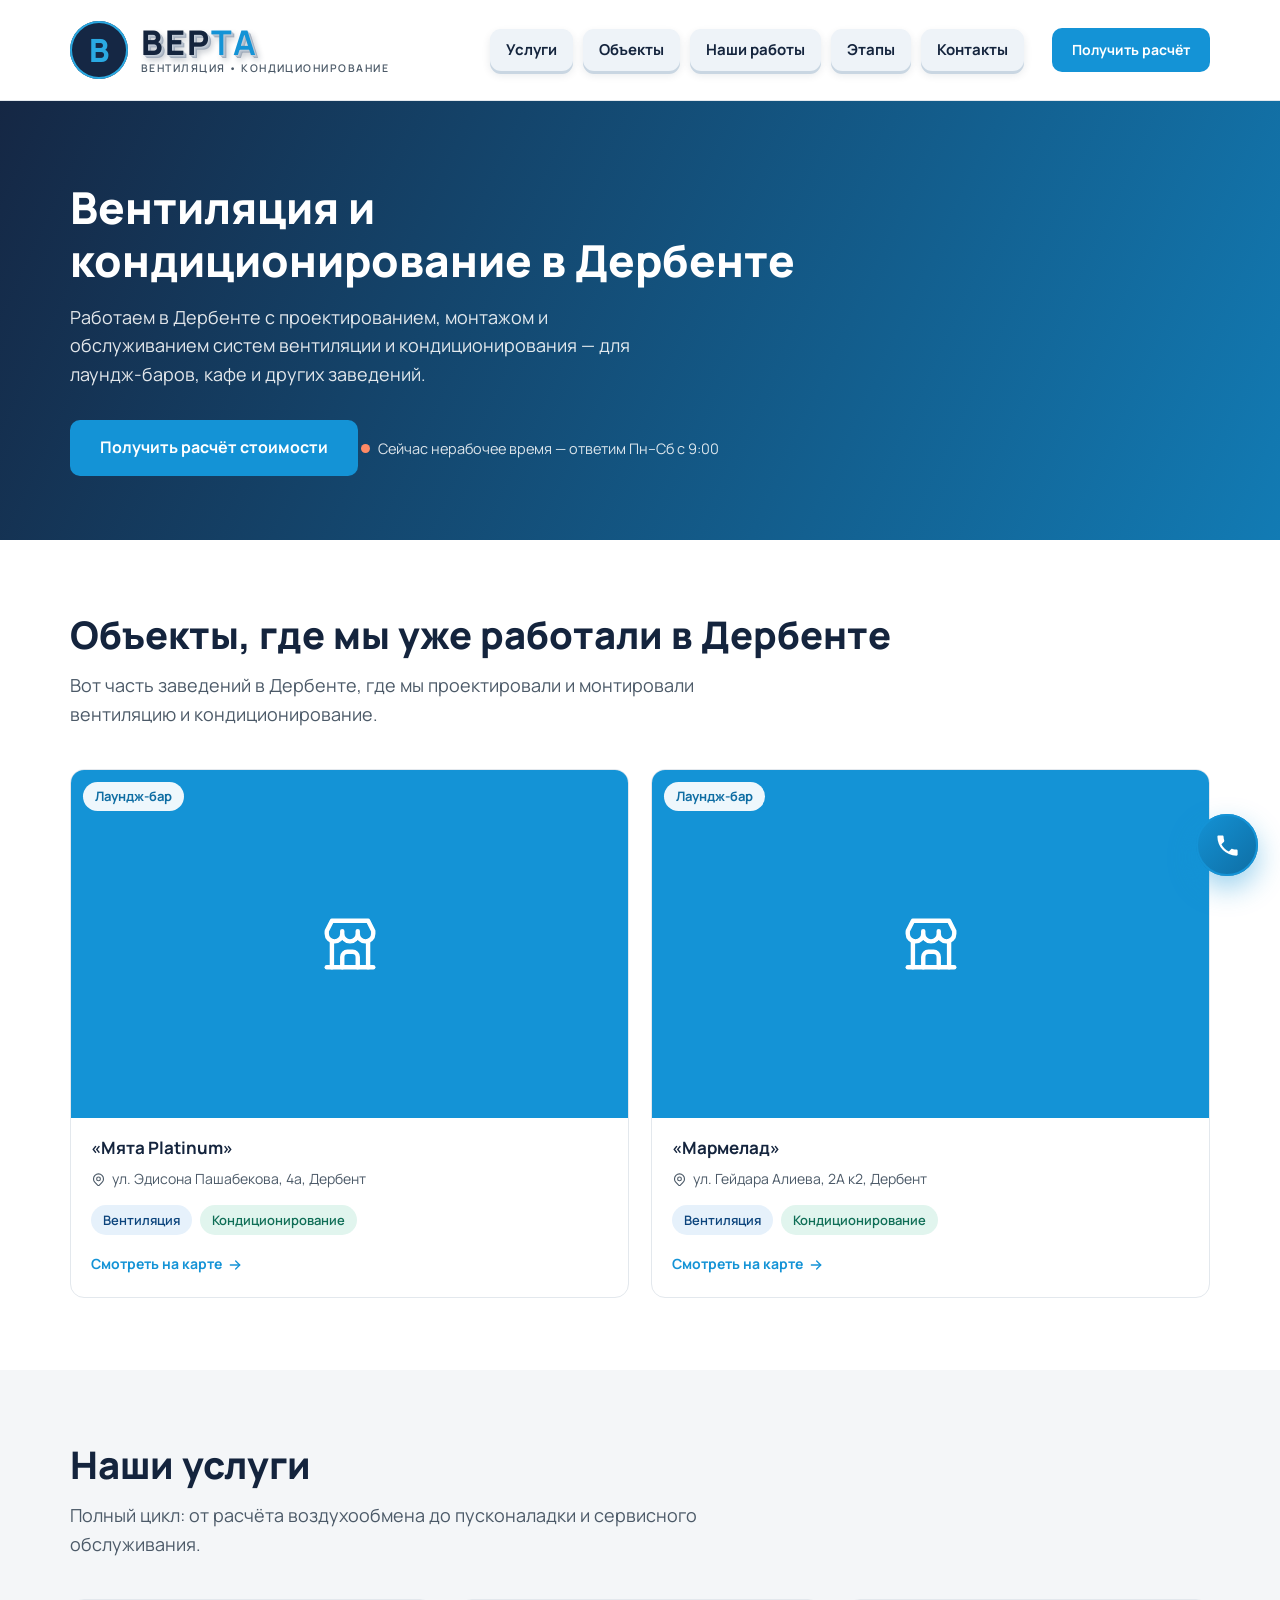
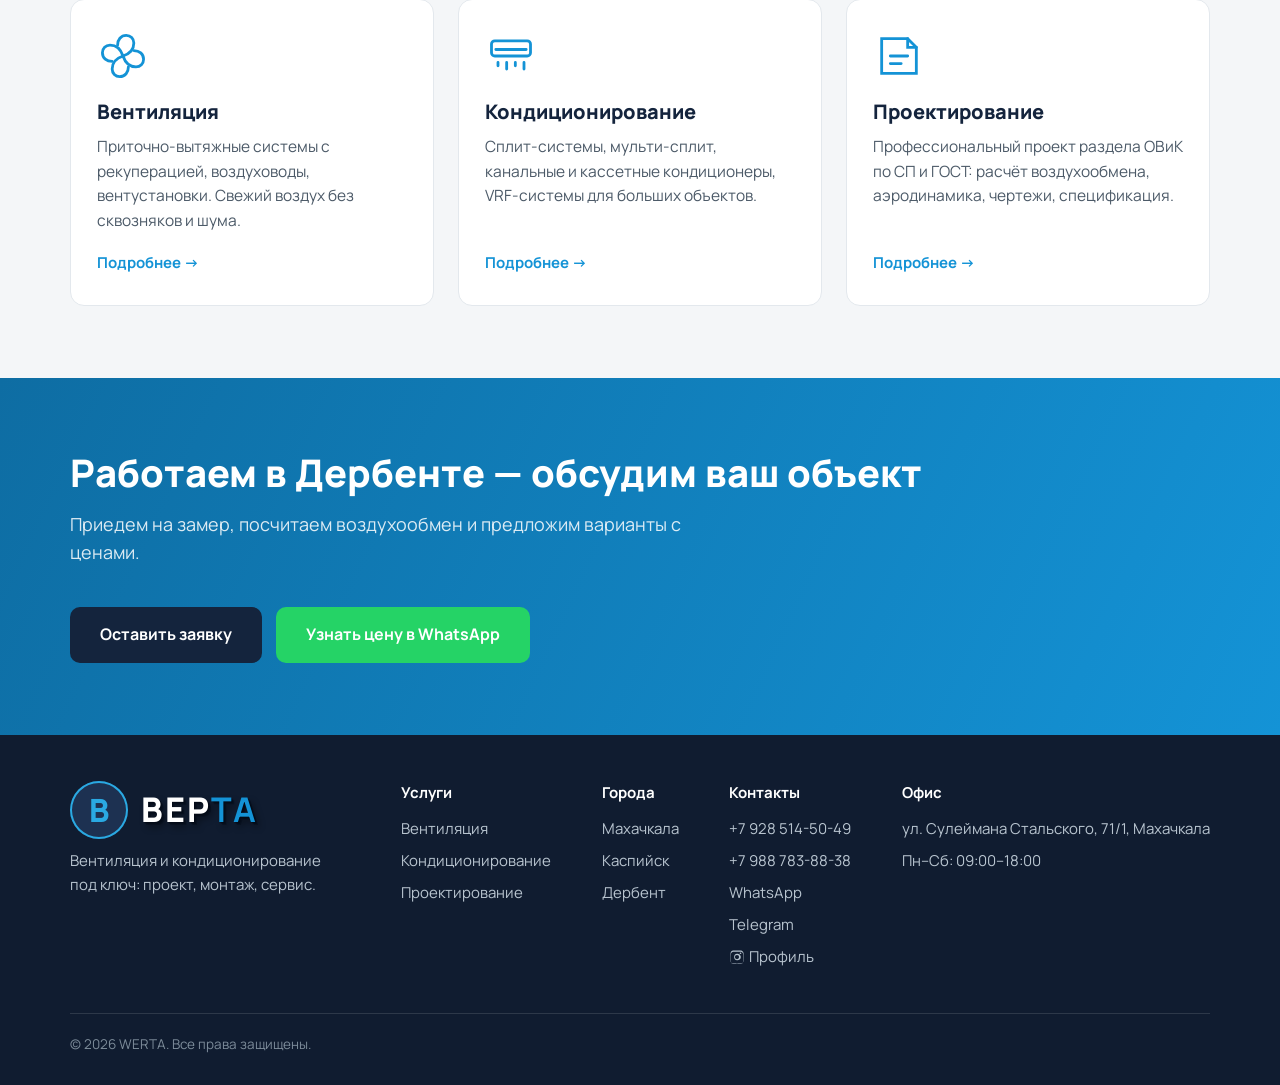
==== commit 3d5db66d: "Эмблема логотипа — CSS-бейдж «В» (кириллица) вместо картинки W Заменил <img logo.png> (латинская W-м" ====
--- a/derbent.html
+++ b/derbent.html
@@ -25,7 +25,7 @@
 <link rel="preconnect" href="https://fonts.googleapis.com">
 <link rel="preconnect" href="https://fonts.gstatic.com" crossorigin>
 <link href="https://fonts.googleapis.com/css2?family=Manrope:wght@400;600;700;800&display=swap" rel="stylesheet">
-<link rel="stylesheet" href="css/style.css?v=20260713e">
+<link rel="stylesheet" href="css/style.css?v=20260713f">
 <link rel="icon" type="image/svg+xml" href="favicon.svg">
 <link rel="canonical" href="https://werta-klimat.ru/derbent.html">
 <meta property="og:type" content="website">
@@ -95,7 +95,7 @@
 
 <header class="header">
   <div class="container header__inner">
-    <a class="logo" href="index.html"><img class="logo__mark" src="img/logo.png" alt="WERTA — логотип" width="42" height="42"><span class="logo__text"><span class="logo__name">ВЕР<b>ТА</b></span><small class="logo__flip"><span class="logo__flip-in"><span class="logo__flip-f">Вентиляция • Кондиционирование</span><span class="logo__flip-f logo__flip-f--b">Проектирование • Обслуживание</span></span></small></span></a>
+    <a class="logo" href="index.html"><span class="logo__mark" aria-hidden="true">В</span><span class="logo__text"><span class="logo__name">ВЕР<b>ТА</b></span><small class="logo__flip"><span class="logo__flip-in"><span class="logo__flip-f">Вентиляция • Кондиционирование</span><span class="logo__flip-f logo__flip-f--b">Проектирование • Обслуживание</span></span></small></span></a>
     <nav class="nav" id="nav">
       <a href="index.html#uslugi">Услуги</a>
       <a href="index.html#obekty">Объекты</a>
@@ -188,7 +188,7 @@
   <div class="container">
     <div class="footer__grid">
       <div class="footer__col">
-        <a class="logo" href="index.html"><img class="logo__mark" src="img/logo.png" alt="WERTA — логотип" width="42" height="42"><span class="logo__text"><span class="logo__name">ВЕР<b>ТА</b></span></span></a>
+        <a class="logo" href="index.html"><span class="logo__mark" aria-hidden="true">В</span><span class="logo__text"><span class="logo__name">ВЕР<b>ТА</b></span></span></a>
         <p style="margin-top:10px; max-width:280px;">Вентиляция и кондиционирование под ключ: проект, монтаж, сервис.</p>
       </div>
       <div class="footer__col">
@@ -267,6 +267,6 @@
   </button>
 </div>
 
-<script src="js/main.js?v=20260713e"></script>
+<script src="js/main.js?v=20260713f"></script>
 </body>
 </html>
--- a/css/style.css
+++ b/css/style.css
@@ -68,7 +68,13 @@
 .header__inner { display: flex; align-items: center; gap: 28px; height: 100px; }
 .logo { display: flex; align-items: center; gap: 13px; font-size: 34px; font-weight: 800; letter-spacing: .06em; color: var(--ink); text-decoration: none; flex-shrink: 0; white-space: nowrap; }
 .logo b { color: var(--accent); }
-.logo__mark { width: 58px; height: 58px; flex-shrink: 0; border-radius: 13px; }
+.logo__mark {
+  width: 58px; height: 58px; flex-shrink: 0; border-radius: 50%;
+  display: flex; align-items: center; justify-content: center;
+  background: var(--navy); color: #2aa9e2; font-size: 32px; font-weight: 800;
+  line-height: 1; letter-spacing: 0; box-shadow: inset 0 0 0 2px #2aa9e2;
+}
+.footer .logo__mark { background: #1d3151; }
 .logo__text { line-height: 1.1; white-space: nowrap; }
 .logo small { display: block; font-size: 10.5px; font-weight: 600; letter-spacing: .14em; color: var(--ink-soft); text-transform: uppercase; }
 
@@ -429,7 +435,7 @@
   .header__contact { gap: 8px; margin-left: auto; }
   .header__phone { font-size: 14px; }
   .logo { font-size: 27px; gap: 9px; }
-  .logo__mark { width: 44px; height: 44px; }
+  .logo__mark { width: 44px; height: 44px; font-size: 25px; }
   .logo small { display: none; }
   .burger { padding: 6px; }
 }
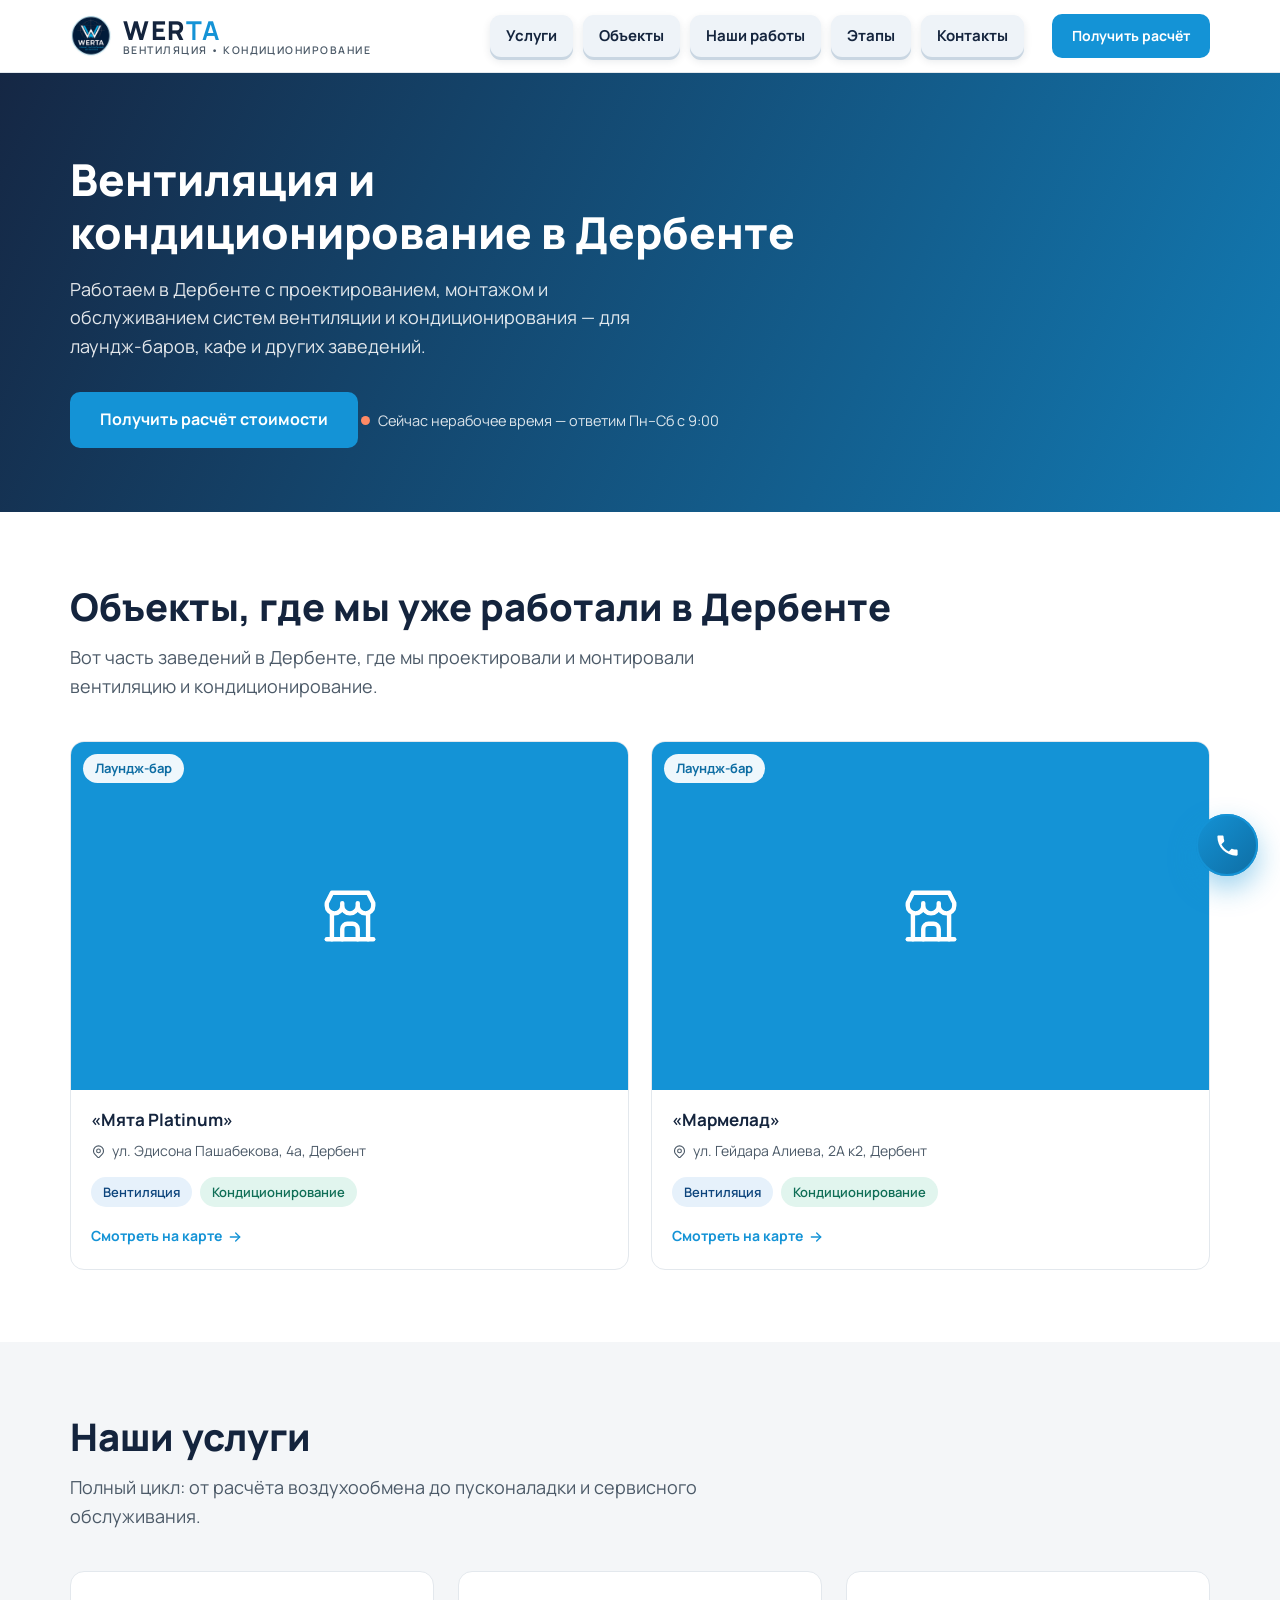
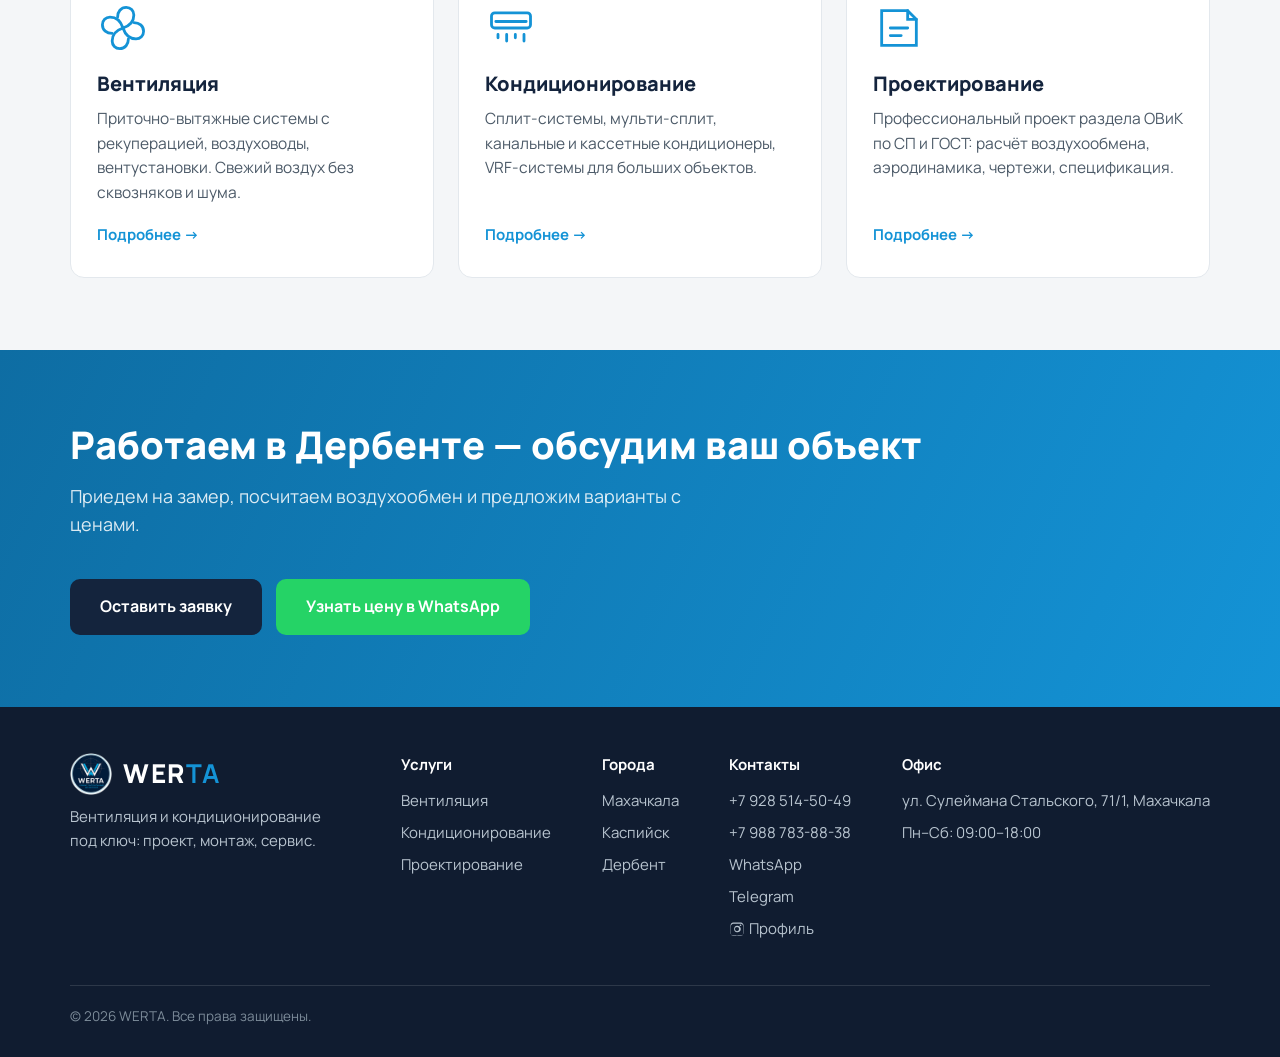
==== commit 8b8bbb6f: "Логотип возвращён к исходному виду Откат всех правок логотипа: эмблема-картинка img/logo.png + латин" ====
--- a/derbent.html
+++ b/derbent.html
@@ -25,7 +25,7 @@
 <link rel="preconnect" href="https://fonts.googleapis.com">
 <link rel="preconnect" href="https://fonts.gstatic.com" crossorigin>
 <link href="https://fonts.googleapis.com/css2?family=Manrope:wght@400;600;700;800&display=swap" rel="stylesheet">
-<link rel="stylesheet" href="css/style.css?v=20260713f">
+<link rel="stylesheet" href="css/style.css?v=20260713g">
 <link rel="icon" type="image/svg+xml" href="favicon.svg">
 <link rel="canonical" href="https://werta-klimat.ru/derbent.html">
 <meta property="og:type" content="website">
@@ -95,7 +95,7 @@
 
 <header class="header">
   <div class="container header__inner">
-    <a class="logo" href="index.html"><span class="logo__mark" aria-hidden="true">В</span><span class="logo__text"><span class="logo__name">ВЕР<b>ТА</b></span><small class="logo__flip"><span class="logo__flip-in"><span class="logo__flip-f">Вентиляция • Кондиционирование</span><span class="logo__flip-f logo__flip-f--b">Проектирование • Обслуживание</span></span></small></span></a>
+    <a class="logo" href="index.html"><img class="logo__mark" src="img/logo.png" alt="WERTA — логотип" width="42" height="42"><span class="logo__text">WER<b>TA</b><small>Вентиляция • Кондиционирование</small></span></a>
     <nav class="nav" id="nav">
       <a href="index.html#uslugi">Услуги</a>
       <a href="index.html#obekty">Объекты</a>
@@ -188,7 +188,7 @@
   <div class="container">
     <div class="footer__grid">
       <div class="footer__col">
-        <a class="logo" href="index.html"><span class="logo__mark" aria-hidden="true">В</span><span class="logo__text"><span class="logo__name">ВЕР<b>ТА</b></span></span></a>
+        <a class="logo" href="index.html"><img class="logo__mark" src="img/logo.png" alt="WERTA — логотип" width="42" height="42"><span class="logo__text">WER<b>TA</b></span></a>
         <p style="margin-top:10px; max-width:280px;">Вентиляция и кондиционирование под ключ: проект, монтаж, сервис.</p>
       </div>
       <div class="footer__col">
@@ -267,6 +267,6 @@
   </button>
 </div>
 
-<script src="js/main.js?v=20260713f"></script>
+<script src="js/main.js?v=20260713g"></script>
 </body>
 </html>
--- a/css/style.css
+++ b/css/style.css
@@ -65,66 +65,12 @@
   backdrop-filter: blur(8px);
   border-bottom: 1px solid var(--line);
 }
-.header__inner { display: flex; align-items: center; gap: 28px; height: 100px; }
-.logo { display: flex; align-items: center; gap: 13px; font-size: 34px; font-weight: 800; letter-spacing: .06em; color: var(--ink); text-decoration: none; flex-shrink: 0; white-space: nowrap; }
+.header__inner { display: flex; align-items: center; gap: 28px; height: 72px; }
+.logo { display: flex; align-items: center; gap: 11px; font-size: 26px; font-weight: 800; letter-spacing: .06em; color: var(--ink); text-decoration: none; flex-shrink: 0; white-space: nowrap; }
 .logo b { color: var(--accent); }
-.logo__mark {
-  width: 58px; height: 58px; flex-shrink: 0; border-radius: 50%;
-  display: flex; align-items: center; justify-content: center;
-  background: var(--navy); color: #2aa9e2; font-size: 32px; font-weight: 800;
-  line-height: 1; letter-spacing: 0; box-shadow: inset 0 0 0 2px #2aa9e2;
-}
-.footer .logo__mark { background: #1d3151; }
+.logo__mark { width: 42px; height: 42px; flex-shrink: 0; border-radius: 10px; }
 .logo__text { line-height: 1.1; white-space: nowrap; }
 .logo small { display: block; font-size: 10.5px; font-weight: 600; letter-spacing: .14em; color: var(--ink-soft); text-transform: uppercase; }
-
-/* Объёмное 3D-название WERTA с плавным «покачиванием» */
-.logo__name {
-  display: inline-block; transform-style: preserve-3d; backface-visibility: hidden;
-  transform-origin: 50% 50%; will-change: transform;
-  text-shadow:
-    1px 1px 0 #c4cdd8,
-    2px 2px 0 #b3bdca,
-    3px 3px 0 #a2adbc,
-    4px 5px 6px rgba(20, 36, 61, .30);
-  animation: logoSway 4.5s ease-in-out infinite;
-}
-.logo:hover .logo__name { animation-play-state: paused; transform: perspective(460px) rotateY(0deg) rotateX(0deg) translateZ(6px); }
-@keyframes logoSway {
-  0%, 100% { transform: perspective(460px) rotateY(-15deg) rotateX(7deg); }
-  50%      { transform: perspective(460px) rotateY(15deg) rotateX(-4deg); }
-}
-/* В подвале — тёмный фон, поэтому тень названия делаем «в глубину» тёмной */
-.footer .logo__name {
-  text-shadow:
-    1px 1px 0 rgba(3, 10, 22, .6),
-    2px 2px 0 rgba(3, 10, 22, .5),
-    3px 3px 0 rgba(3, 10, 22, .4),
-    4px 5px 7px rgba(0, 0, 0, .45);
-}
-
-/* Строка услуг под названием «переворачивается» в 3D (десктоп; на мобильных .logo small скрыт) */
-.logo__flip { perspective: 340px; height: 15px; }
-.logo__flip-in {
-  position: relative; display: block; height: 100%;
-  transform-style: preserve-3d; will-change: transform;
-  animation: logoFlip 5.5s ease-in-out infinite;
-}
-.logo__flip-f {
-  position: absolute; left: 0; top: 0; width: 100%; height: 100%;
-  display: flex; align-items: center; white-space: nowrap; backface-visibility: hidden;
-}
-.logo__flip-f--b { transform: rotateX(180deg); }
-@keyframes logoFlip {
-  0%, 44%  { transform: rotateX(0deg); }
-  54%, 94% { transform: rotateX(180deg); }
-  100%     { transform: rotateX(360deg); }
-}
-
-@media (prefers-reduced-motion: reduce) {
-  .logo__name { animation: none; transform: none; }
-  .logo__flip-in { animation: none; transform: none; }
-}
 .nav { display: flex; gap: 10px; margin-left: auto; flex-wrap: nowrap; }
 .nav a {
   color: var(--ink); text-decoration: none; font-weight: 700; font-size: 15px;
@@ -412,10 +358,9 @@
 @media (max-width: 960px) {
   .grid--3, .grid--4, .works, .objects, .features { grid-template-columns: repeat(2, 1fr); }
   .steps { grid-template-columns: repeat(3, 1fr); }
-  .header__inner { height: 86px; }
   .nav { display: none; }
   .nav.open {
-    display: flex; position: absolute; top: 86px; left: 0; right: 0;
+    display: flex; position: absolute; top: 72px; left: 0; right: 0;
     flex-direction: column; background: #fff; padding: 20px;
     border-bottom: 1px solid var(--line); box-shadow: var(--shadow);
   }
@@ -434,8 +379,8 @@
   .header__inner { gap: 10px; }
   .header__contact { gap: 8px; margin-left: auto; }
   .header__phone { font-size: 14px; }
-  .logo { font-size: 27px; gap: 9px; }
-  .logo__mark { width: 44px; height: 44px; font-size: 25px; }
+  .logo { font-size: 22px; gap: 8px; }
+  .logo__mark { width: 34px; height: 34px; }
   .logo small { display: none; }
   .burger { padding: 6px; }
 }
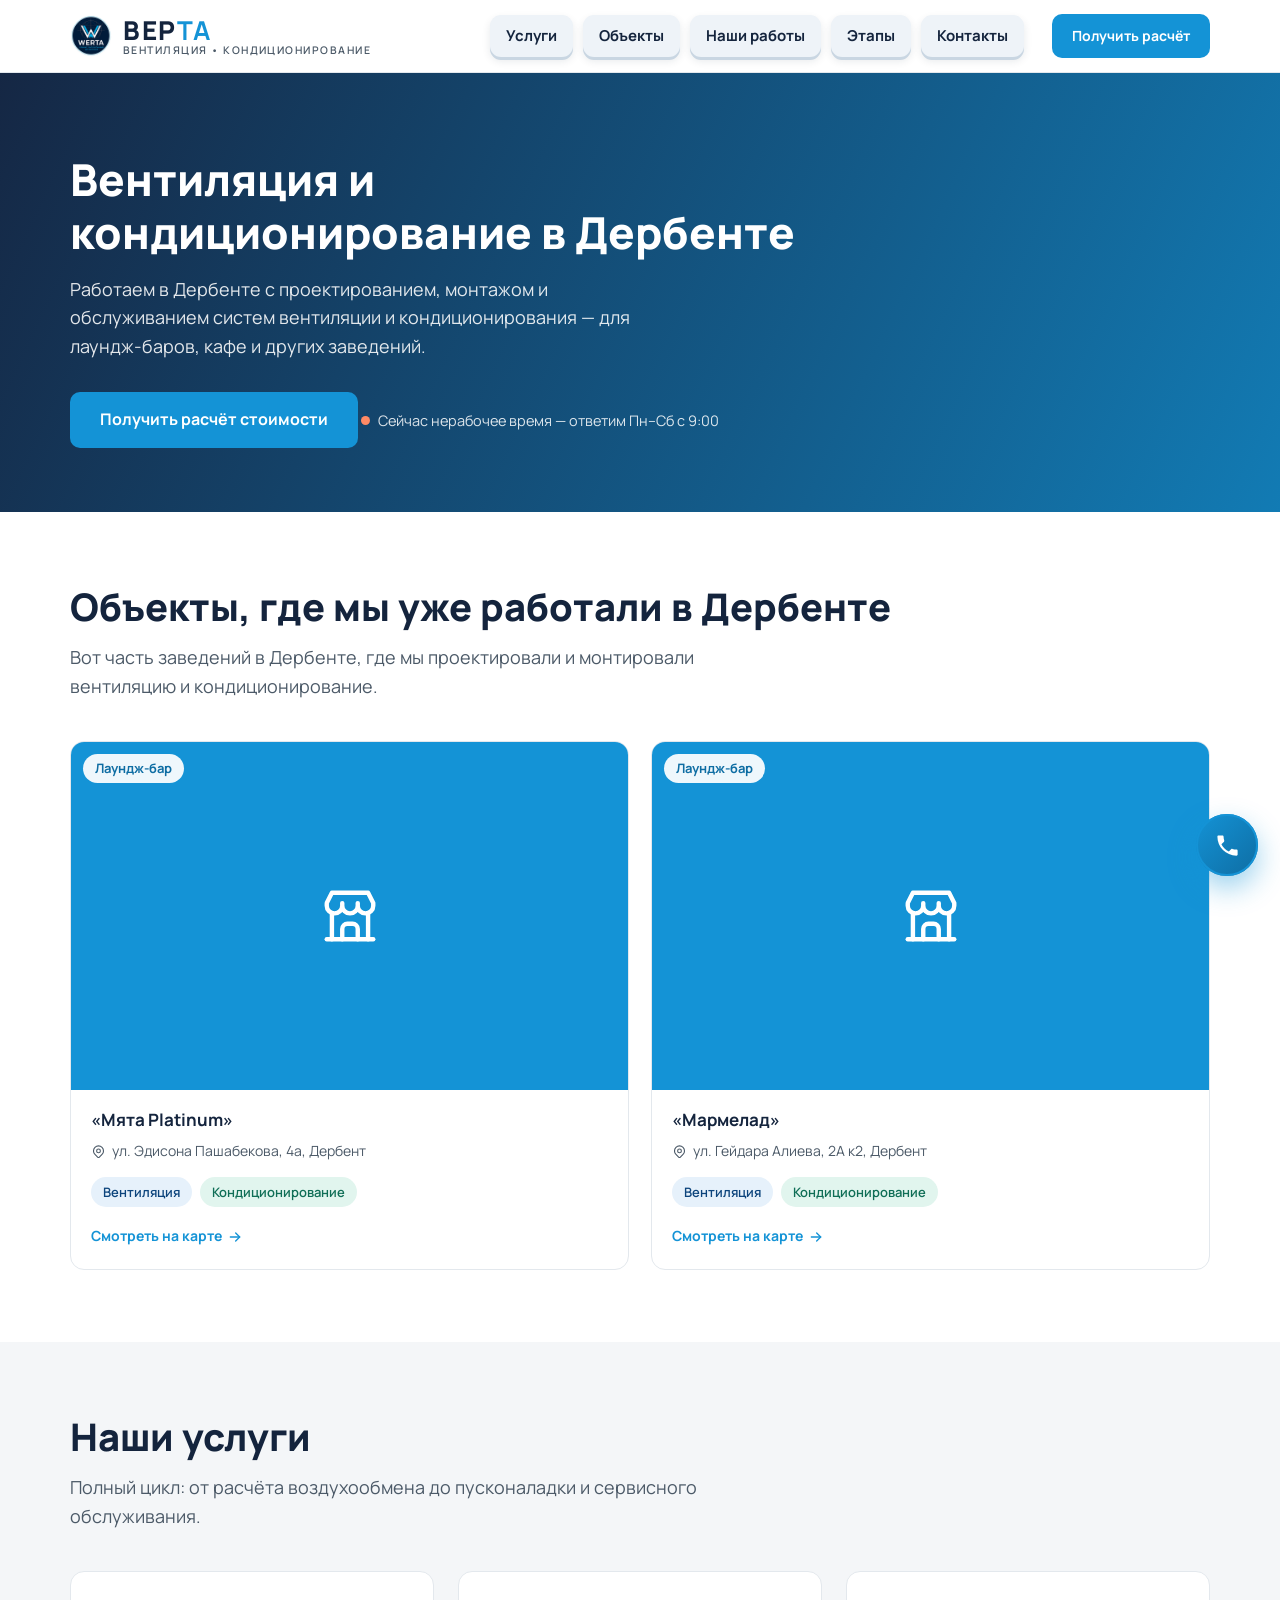
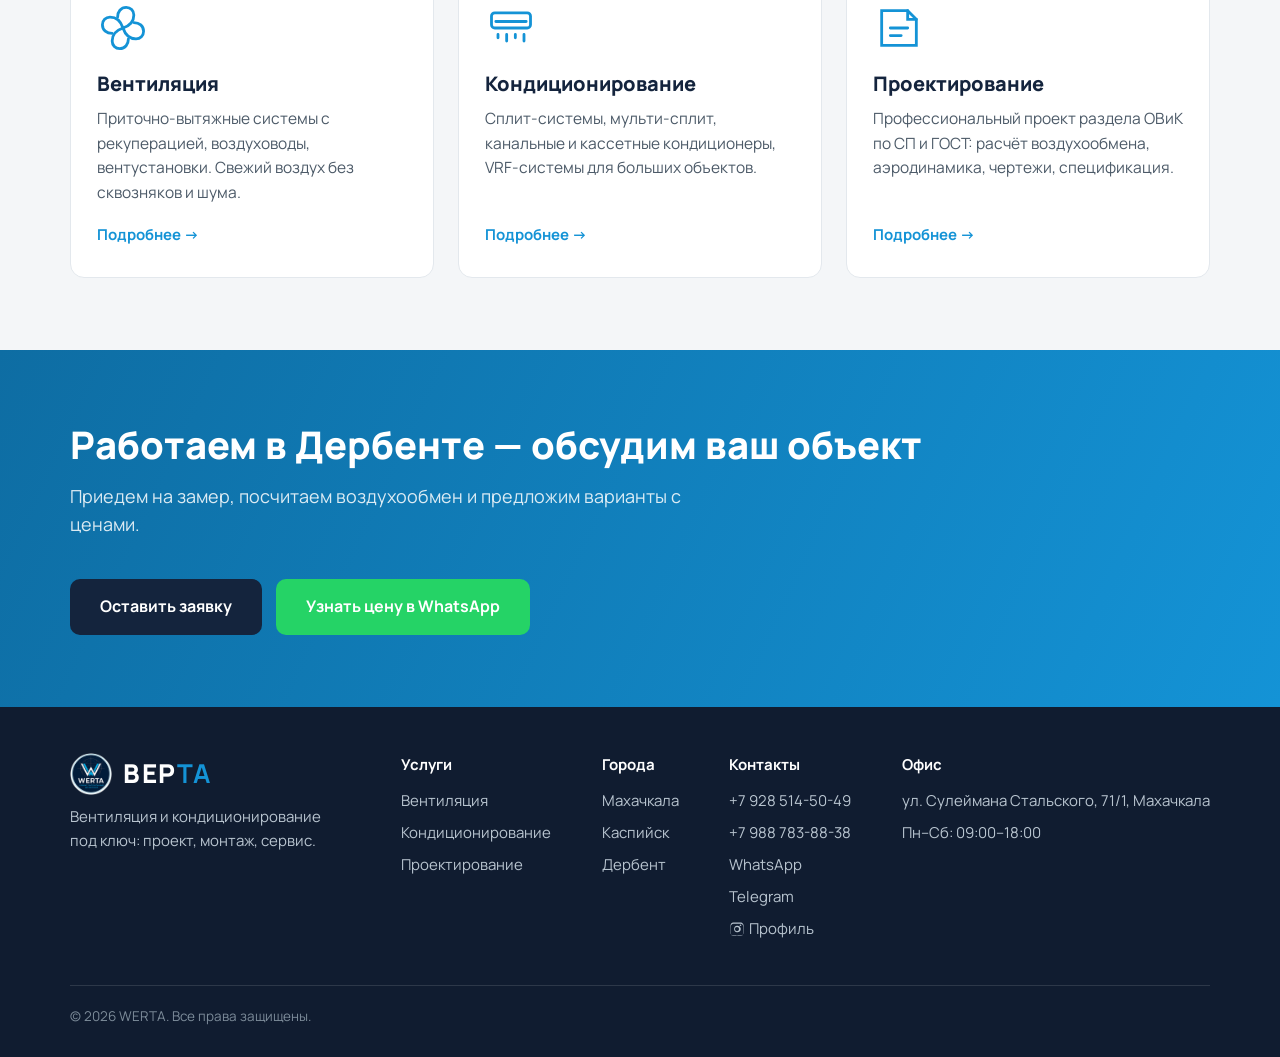
==== commit 93a0fdc6: "Вордмарк логотипа — кириллица ВЕРТА Только текст названия WER<b>TA</b> → ВЕР<b>ТА</b> в шапке и подв" ====
--- a/derbent.html
+++ b/derbent.html
@@ -25,7 +25,7 @@
 <link rel="preconnect" href="https://fonts.googleapis.com">
 <link rel="preconnect" href="https://fonts.gstatic.com" crossorigin>
 <link href="https://fonts.googleapis.com/css2?family=Manrope:wght@400;600;700;800&display=swap" rel="stylesheet">
-<link rel="stylesheet" href="css/style.css?v=20260713g">
+<link rel="stylesheet" href="css/style.css?v=20260713h">
 <link rel="icon" type="image/svg+xml" href="favicon.svg">
 <link rel="canonical" href="https://werta-klimat.ru/derbent.html">
 <meta property="og:type" content="website">
@@ -95,7 +95,7 @@
 
 <header class="header">
   <div class="container header__inner">
-    <a class="logo" href="index.html"><img class="logo__mark" src="img/logo.png" alt="WERTA — логотип" width="42" height="42"><span class="logo__text">WER<b>TA</b><small>Вентиляция • Кондиционирование</small></span></a>
+    <a class="logo" href="index.html"><img class="logo__mark" src="img/logo.png" alt="WERTA — логотип" width="42" height="42"><span class="logo__text">ВЕР<b>ТА</b><small>Вентиляция • Кондиционирование</small></span></a>
     <nav class="nav" id="nav">
       <a href="index.html#uslugi">Услуги</a>
       <a href="index.html#obekty">Объекты</a>
@@ -188,7 +188,7 @@
   <div class="container">
     <div class="footer__grid">
       <div class="footer__col">
-        <a class="logo" href="index.html"><img class="logo__mark" src="img/logo.png" alt="WERTA — логотип" width="42" height="42"><span class="logo__text">WER<b>TA</b></span></a>
+        <a class="logo" href="index.html"><img class="logo__mark" src="img/logo.png" alt="WERTA — логотип" width="42" height="42"><span class="logo__text">ВЕР<b>ТА</b></span></a>
         <p style="margin-top:10px; max-width:280px;">Вентиляция и кондиционирование под ключ: проект, монтаж, сервис.</p>
       </div>
       <div class="footer__col">
@@ -267,6 +267,6 @@
   </button>
 </div>
 
-<script src="js/main.js?v=20260713g"></script>
+<script src="js/main.js?v=20260713h"></script>
 </body>
 </html>
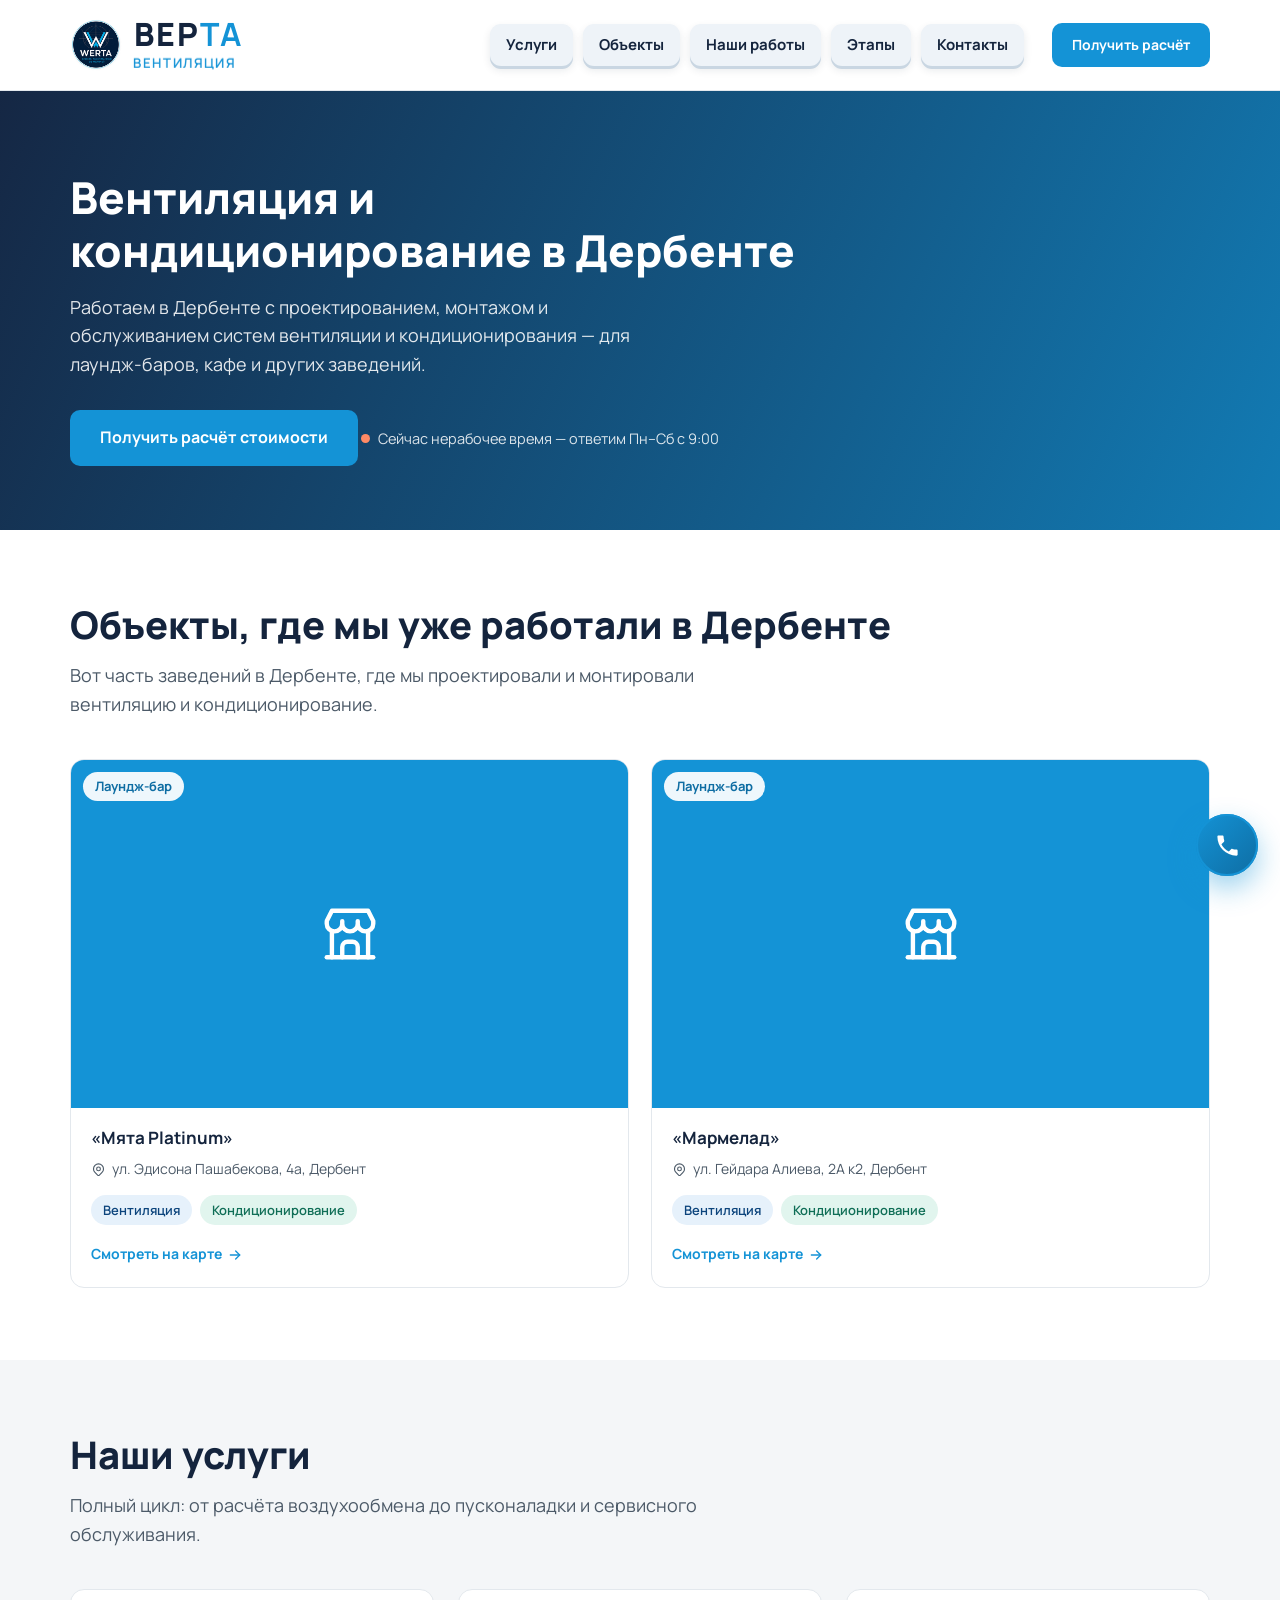
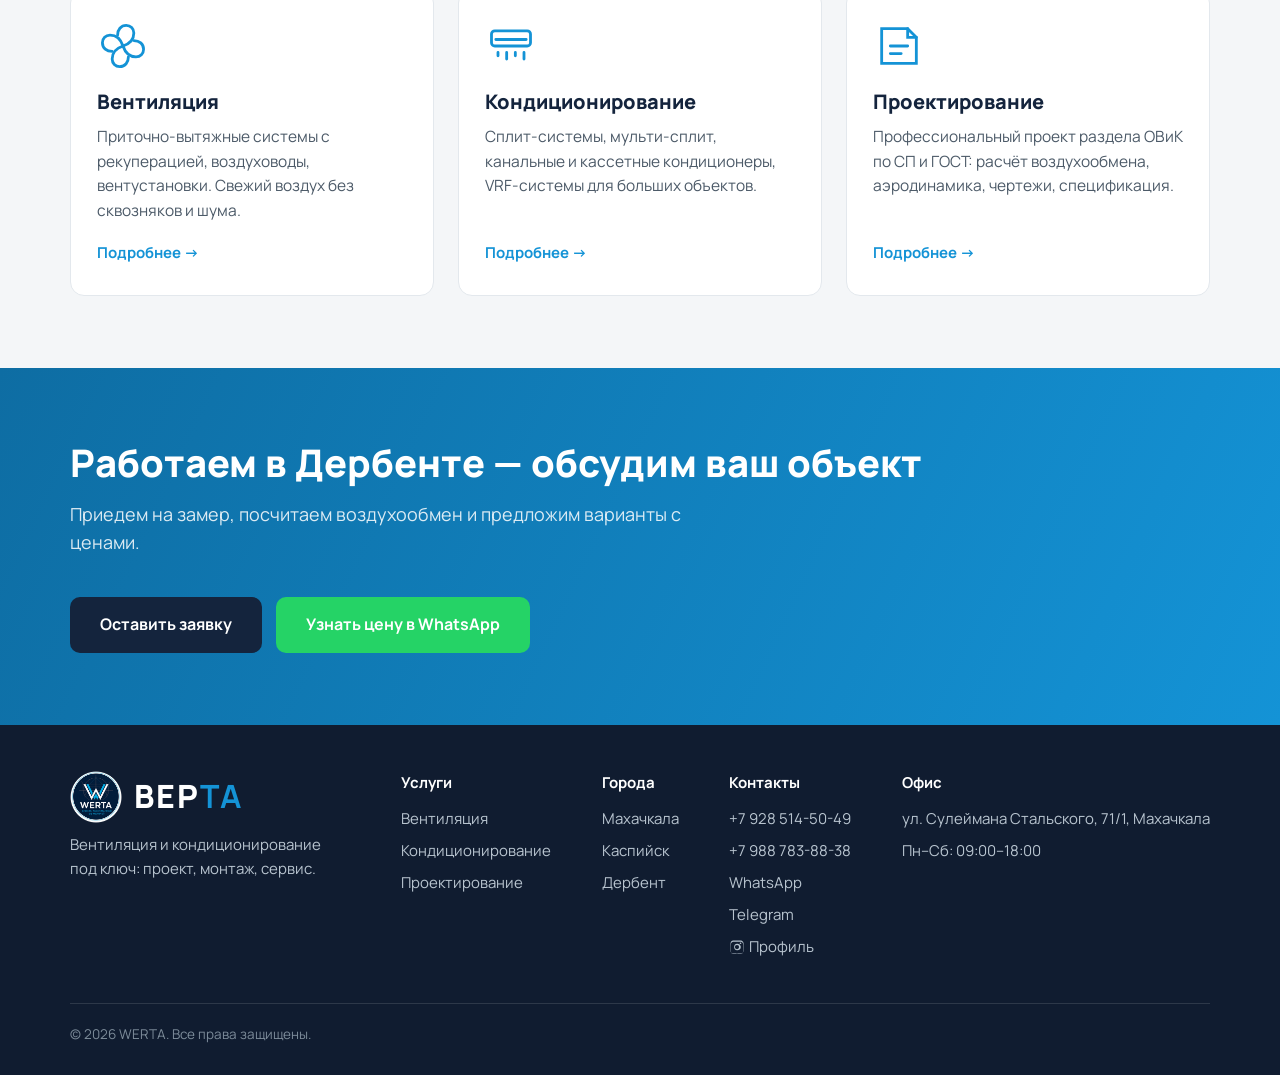
==== commit 633169bc: "Логотип крупнее + слова услуг сменяются в 3D (барабан) ВЕРТА и знак крупнее (шапка 72→90px, знак 42→" ====
--- a/derbent.html
+++ b/derbent.html
@@ -25,7 +25,7 @@
 <link rel="preconnect" href="https://fonts.googleapis.com">
 <link rel="preconnect" href="https://fonts.gstatic.com" crossorigin>
 <link href="https://fonts.googleapis.com/css2?family=Manrope:wght@400;600;700;800&display=swap" rel="stylesheet">
-<link rel="stylesheet" href="css/style.css?v=20260713h">
+<link rel="stylesheet" href="css/style.css?v=20260713i">
 <link rel="icon" type="image/svg+xml" href="favicon.svg">
 <link rel="canonical" href="https://werta-klimat.ru/derbent.html">
 <meta property="og:type" content="website">
@@ -95,7 +95,7 @@
 
 <header class="header">
   <div class="container header__inner">
-    <a class="logo" href="index.html"><img class="logo__mark" src="img/logo.png" alt="WERTA — логотип" width="42" height="42"><span class="logo__text">ВЕР<b>ТА</b><small>Вентиляция • Кондиционирование</small></span></a>
+    <a class="logo" href="index.html"><img class="logo__mark" src="img/logo.png" alt="WERTA — логотип" width="42" height="42"><span class="logo__text">ВЕР<b>ТА</b><small class="logo__roll"><span class="logo__roll-in"><span class="logo__roll-f">Вентиляция</span><span class="logo__roll-f">Кондиционирование</span><span class="logo__roll-f">Проектирование</span><span class="logo__roll-f">Сервис</span></span></small></span></a>
     <nav class="nav" id="nav">
       <a href="index.html#uslugi">Услуги</a>
       <a href="index.html#obekty">Объекты</a>
@@ -267,6 +267,6 @@
   </button>
 </div>
 
-<script src="js/main.js?v=20260713h"></script>
+<script src="js/main.js?v=20260713i"></script>
 </body>
 </html>
--- a/css/style.css
+++ b/css/style.css
@@ -65,12 +65,37 @@
   backdrop-filter: blur(8px);
   border-bottom: 1px solid var(--line);
 }
-.header__inner { display: flex; align-items: center; gap: 28px; height: 72px; }
-.logo { display: flex; align-items: center; gap: 11px; font-size: 26px; font-weight: 800; letter-spacing: .06em; color: var(--ink); text-decoration: none; flex-shrink: 0; white-space: nowrap; }
+.header__inner { display: flex; align-items: center; gap: 28px; height: 90px; }
+.logo { display: flex; align-items: center; gap: 12px; font-size: 32px; font-weight: 800; letter-spacing: .06em; color: var(--ink); text-decoration: none; flex-shrink: 0; white-space: nowrap; }
 .logo b { color: var(--accent); }
-.logo__mark { width: 42px; height: 42px; flex-shrink: 0; border-radius: 10px; }
+.logo__mark { width: 52px; height: 52px; flex-shrink: 0; border-radius: 11px; }
 .logo__text { line-height: 1.1; white-space: nowrap; }
 .logo small { display: block; font-size: 10.5px; font-weight: 600; letter-spacing: .14em; color: var(--ink-soft); text-transform: uppercase; }
+
+/* Слова услуг под названием сменяются в 3D (барабан-ролодекс) */
+.logo__roll { perspective: 520px; height: 20px; }
+.logo__roll-in {
+  position: relative; display: block; height: 100%;
+  transform-style: preserve-3d; will-change: transform;
+  animation: logoRoll 9s cubic-bezier(.62,0,.34,1) infinite;
+}
+.logo__roll-f {
+  position: absolute; left: 0; top: 0; width: 100%; height: 100%;
+  display: flex; align-items: center; white-space: nowrap; backface-visibility: hidden;
+  font-size: 13px; color: var(--accent);
+}
+.logo__roll-f:nth-child(1) { transform: rotateX(0deg)   translateZ(10px); }
+.logo__roll-f:nth-child(2) { transform: rotateX(90deg)  translateZ(10px); }
+.logo__roll-f:nth-child(3) { transform: rotateX(180deg) translateZ(10px); }
+.logo__roll-f:nth-child(4) { transform: rotateX(270deg) translateZ(10px); }
+@keyframes logoRoll {
+  0%, 18%   { transform: rotateX(0deg); }
+  25%, 43%  { transform: rotateX(-90deg); }
+  50%, 68%  { transform: rotateX(-180deg); }
+  75%, 93%  { transform: rotateX(-270deg); }
+  100%      { transform: rotateX(-360deg); }
+}
+@media (prefers-reduced-motion: reduce) { .logo__roll-in { animation: none; } }
 .nav { display: flex; gap: 10px; margin-left: auto; flex-wrap: nowrap; }
 .nav a {
   color: var(--ink); text-decoration: none; font-weight: 700; font-size: 15px;
@@ -358,9 +383,10 @@
 @media (max-width: 960px) {
   .grid--3, .grid--4, .works, .objects, .features { grid-template-columns: repeat(2, 1fr); }
   .steps { grid-template-columns: repeat(3, 1fr); }
+  .header__inner { height: 78px; }
   .nav { display: none; }
   .nav.open {
-    display: flex; position: absolute; top: 72px; left: 0; right: 0;
+    display: flex; position: absolute; top: 78px; left: 0; right: 0;
     flex-direction: column; background: #fff; padding: 20px;
     border-bottom: 1px solid var(--line); box-shadow: var(--shadow);
   }
@@ -379,8 +405,8 @@
   .header__inner { gap: 10px; }
   .header__contact { gap: 8px; margin-left: auto; }
   .header__phone { font-size: 14px; }
-  .logo { font-size: 22px; gap: 8px; }
-  .logo__mark { width: 34px; height: 34px; }
+  .logo { font-size: 26px; gap: 9px; }
+  .logo__mark { width: 42px; height: 42px; }
   .logo small { display: none; }
   .burger { padding: 6px; }
 }
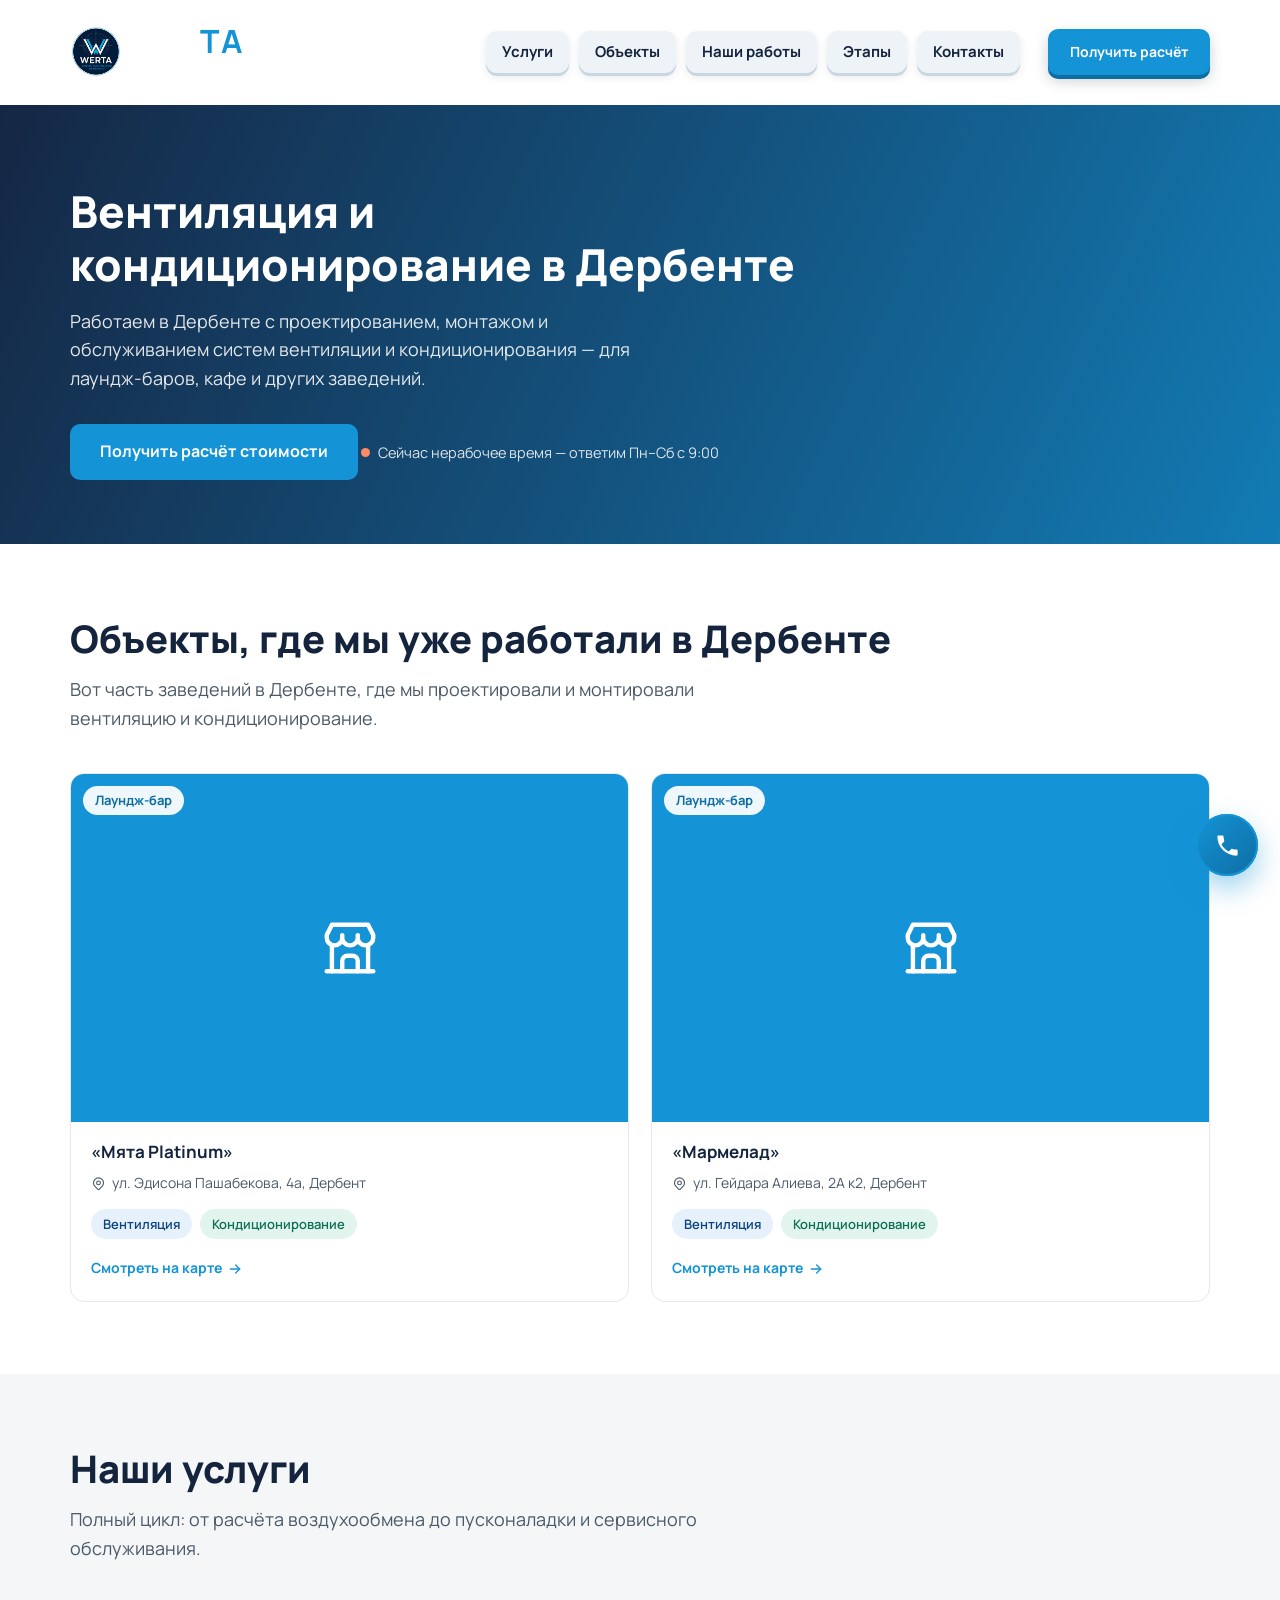
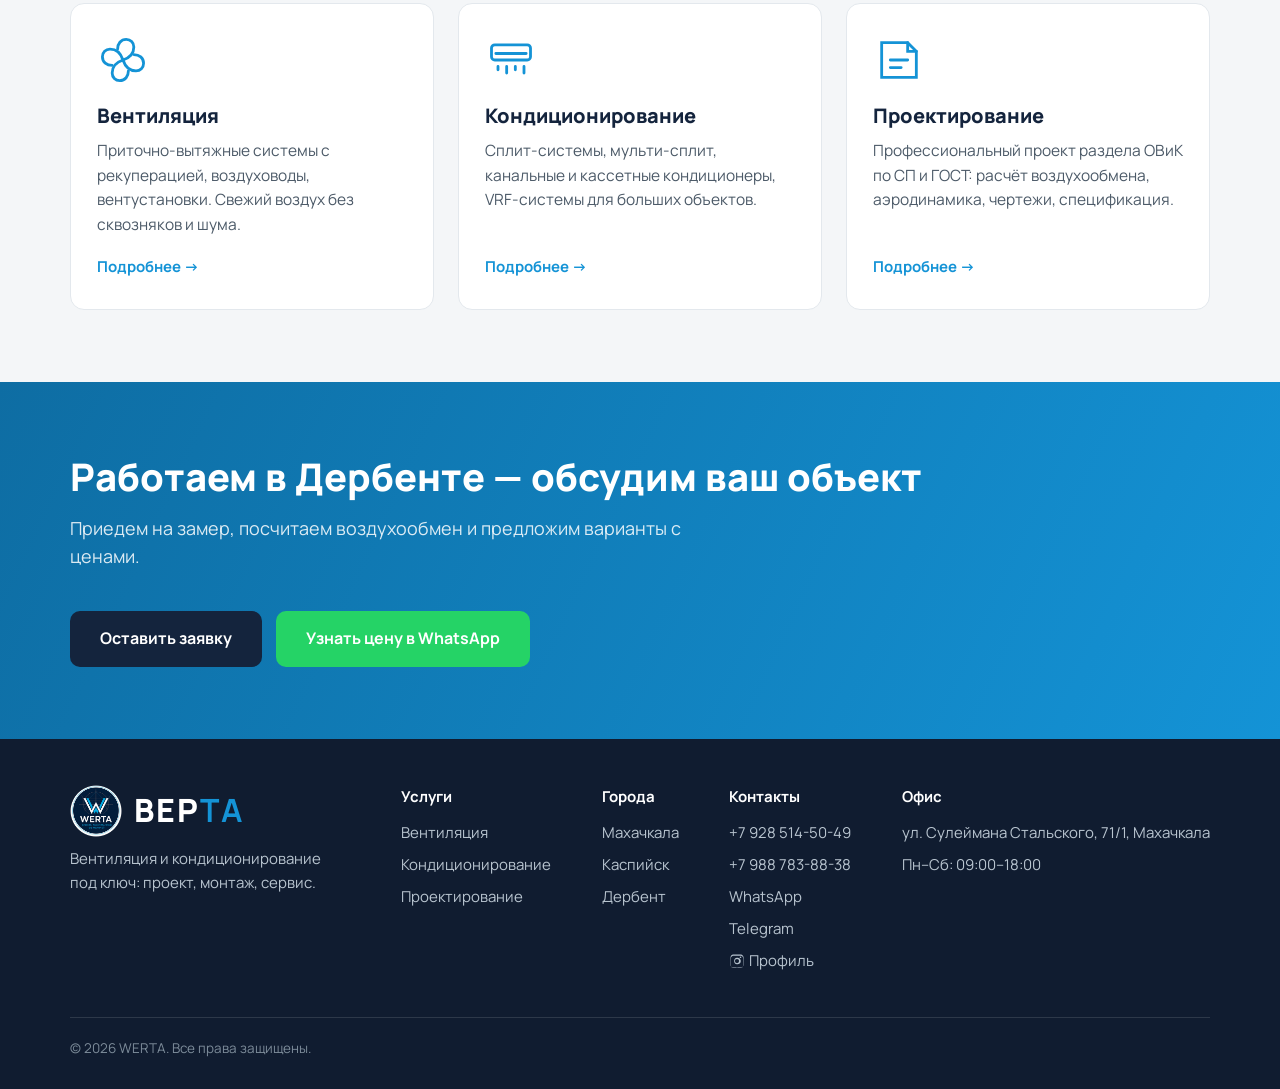
==== commit 746bdd3d: "Шапка прозрачная→матовая при скролле + 3D-волна названия ВЕРТА - Название ВЕРТА: 3D-волна по буквам " ====
--- a/derbent.html
+++ b/derbent.html
@@ -25,7 +25,7 @@
 <link rel="preconnect" href="https://fonts.googleapis.com">
 <link rel="preconnect" href="https://fonts.gstatic.com" crossorigin>
 <link href="https://fonts.googleapis.com/css2?family=Manrope:wght@400;600;700;800&display=swap" rel="stylesheet">
-<link rel="stylesheet" href="css/style.css?v=20260713i">
+<link rel="stylesheet" href="css/style.css?v=20260714a">
 <link rel="icon" type="image/svg+xml" href="favicon.svg">
 <link rel="canonical" href="https://werta-klimat.ru/derbent.html">
 <meta property="og:type" content="website">
@@ -95,7 +95,7 @@
 
 <header class="header">
   <div class="container header__inner">
-    <a class="logo" href="index.html"><img class="logo__mark" src="img/logo.png" alt="WERTA — логотип" width="42" height="42"><span class="logo__text">ВЕР<b>ТА</b><small class="logo__roll"><span class="logo__roll-in"><span class="logo__roll-f">Вентиляция</span><span class="logo__roll-f">Кондиционирование</span><span class="logo__roll-f">Проектирование</span><span class="logo__roll-f">Сервис</span></span></small></span></a>
+    <a class="logo" href="index.html"><img class="logo__mark" src="img/logo.png" alt="WERTA — логотип" width="42" height="42"><span class="logo__text"><span class="logo__wm"><span class="lw">В</span><span class="lw">Е</span><span class="lw">Р</span><b class="lw">Т</b><b class="lw">А</b></span><small class="logo__roll"><span class="logo__roll-in"><span class="logo__roll-f">Вентиляция</span><span class="logo__roll-f">Кондиционирование</span><span class="logo__roll-f">Проектирование</span><span class="logo__roll-f">Сервис</span></span></small></span></a>
     <nav class="nav" id="nav">
       <a href="index.html#uslugi">Услуги</a>
       <a href="index.html#obekty">Объекты</a>
@@ -188,7 +188,7 @@
   <div class="container">
     <div class="footer__grid">
       <div class="footer__col">
-        <a class="logo" href="index.html"><img class="logo__mark" src="img/logo.png" alt="WERTA — логотип" width="42" height="42"><span class="logo__text">ВЕР<b>ТА</b></span></a>
+        <a class="logo" href="index.html"><img class="logo__mark" src="img/logo.png" alt="WERTA — логотип" width="42" height="42"><span class="logo__text"><span class="logo__wm"><span class="lw">В</span><span class="lw">Е</span><span class="lw">Р</span><b class="lw">Т</b><b class="lw">А</b></span></span></a>
         <p style="margin-top:10px; max-width:280px;">Вентиляция и кондиционирование под ключ: проект, монтаж, сервис.</p>
       </div>
       <div class="footer__col">
@@ -267,6 +267,6 @@
   </button>
 </div>
 
-<script src="js/main.js?v=20260713i"></script>
+<script src="js/main.js?v=20260714a"></script>
 </body>
 </html>
--- a/css/style.css
+++ b/css/style.css
@@ -61,16 +61,42 @@
 /* ---------- Шапка ---------- */
 .header {
   position: sticky; top: 0; z-index: 50;
+  background: transparent;
+  border-bottom: 1px solid transparent;
+  transition: background .3s ease, border-color .3s ease, backdrop-filter .3s ease;
+}
+.header--solid {
   background: rgba(255,255,255,.92);
-  backdrop-filter: blur(8px);
-  border-bottom: 1px solid var(--line);
-}
-.header__inner { display: flex; align-items: center; gap: 28px; height: 90px; }
-.logo { display: flex; align-items: center; gap: 12px; font-size: 32px; font-weight: 800; letter-spacing: .06em; color: var(--ink); text-decoration: none; flex-shrink: 0; white-space: nowrap; }
+  backdrop-filter: blur(10px);
+  border-bottom-color: var(--line);
+}
+.header__inner { display: flex; align-items: center; gap: 28px; height: 104px; transition: height .3s ease; }
+.logo { display: flex; align-items: center; gap: 12px; font-size: 32px; font-weight: 800; letter-spacing: .06em; color: var(--ink); text-decoration: none; flex-shrink: 0; white-space: nowrap; transition: transform .2s ease; }
 .logo b { color: var(--accent); }
+/* Прозрачная шапка над тёмным hero — светлые логотип, подпись и бургер */
+.header:not(.header--solid) .logo { color: #fff; }
+.header:not(.header--solid) .logo small,
+.header:not(.header--solid) .logo__roll-f { color: rgba(255,255,255,.9); }
+.header:not(.header--solid) .burger span { background: #fff; }
 .logo__mark { width: 52px; height: 52px; flex-shrink: 0; border-radius: 11px; }
 .logo__text { line-height: 1.1; white-space: nowrap; }
 .logo small { display: block; font-size: 10.5px; font-weight: 600; letter-spacing: .14em; color: var(--ink-soft); text-transform: uppercase; }
+
+/* Название ВЕРТА — 3D-волна: буквы переворачиваются по очереди, цвет бежит волной */
+.logo__wm { display: inline-block; perspective: 600px; }
+.logo__wm .lw {
+  display: inline-block; transform-style: preserve-3d; will-change: transform;
+  animation: wmFlip 3.8s ease-in-out infinite;
+}
+.logo__wm .lw:nth-child(2) { animation-delay: .12s; }
+.logo__wm .lw:nth-child(3) { animation-delay: .24s; }
+.logo__wm .lw:nth-child(4) { animation-delay: .36s; }
+.logo__wm .lw:nth-child(5) { animation-delay: .48s; }
+@keyframes wmFlip {
+  0%, 55%, 100% { transform: rotateX(0); }
+  25% { transform: rotateX(-180deg); color: #2aa9e2; }
+}
+@media (prefers-reduced-motion: reduce) { .logo__wm .lw { animation: none; } }
 
 /* Слова услуг под названием сменяются в 3D (барабан-ролодекс) */
 .logo__roll { perspective: 520px; height: 20px; }
@@ -116,7 +142,13 @@
 .header__contact { display: flex; align-items: center; gap: 14px; }
 .header__phone { font-weight: 800; color: var(--ink); text-decoration: none; white-space: nowrap; }
 .header__phone:hover { color: var(--accent); }
-.btn--header { padding: 11px 20px; font-size: 14px; }
+.btn--header {
+  padding: 12px 22px; font-size: 14px;
+  box-shadow: 0 4px 0 var(--accent-dark), 0 6px 14px rgba(20,36,61,.22);
+  transition: transform .12s ease, box-shadow .12s ease, background .2s ease;
+}
+.btn--header:hover { transform: translateY(-2px); box-shadow: 0 6px 0 var(--accent-dark), 0 11px 20px rgba(20,36,61,.28); }
+.btn--header:active { transform: translateY(4px); box-shadow: 0 0 0 var(--accent-dark), 0 2px 5px rgba(20,36,61,.22); }
 .burger { display: none; background: none; border: none; cursor: pointer; padding: 8px; }
 .burger span { display: block; width: 24px; height: 3px; background: var(--ink); margin: 5px 0; border-radius: 2px; }
 
@@ -383,13 +415,14 @@
 @media (max-width: 960px) {
   .grid--3, .grid--4, .works, .objects, .features { grid-template-columns: repeat(2, 1fr); }
   .steps { grid-template-columns: repeat(3, 1fr); }
-  .header__inner { height: 78px; }
+  .header__inner { height: 84px; }
   .nav { display: none; }
   .nav.open {
-    display: flex; position: absolute; top: 78px; left: 0; right: 0;
+    display: flex; position: absolute; top: 84px; left: 0; right: 0;
     flex-direction: column; background: #fff; padding: 20px;
     border-bottom: 1px solid var(--line); box-shadow: var(--shadow);
   }
+  .nav.open a { color: var(--ink); }
   .burger { display: block; margin-left: auto; }
   .header__contact { margin-left: 0; }
   .btn--header { display: none; }
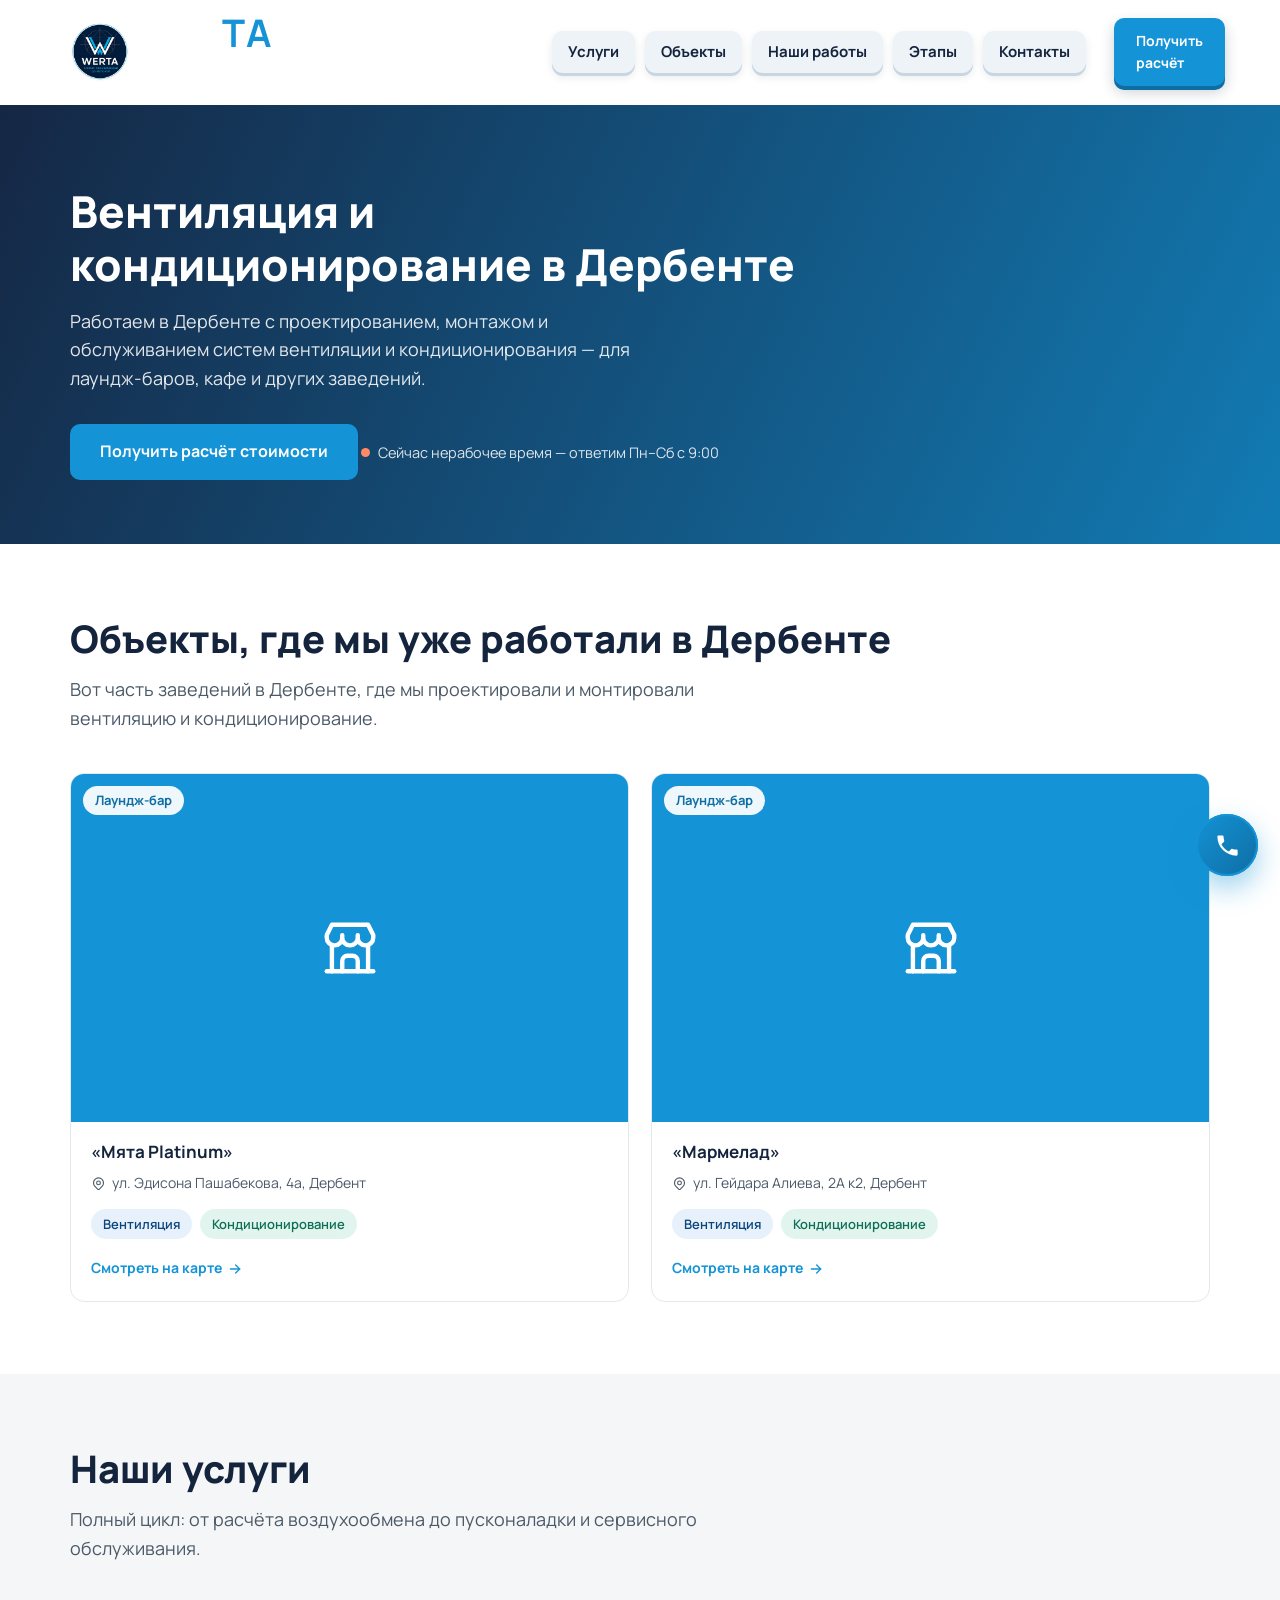
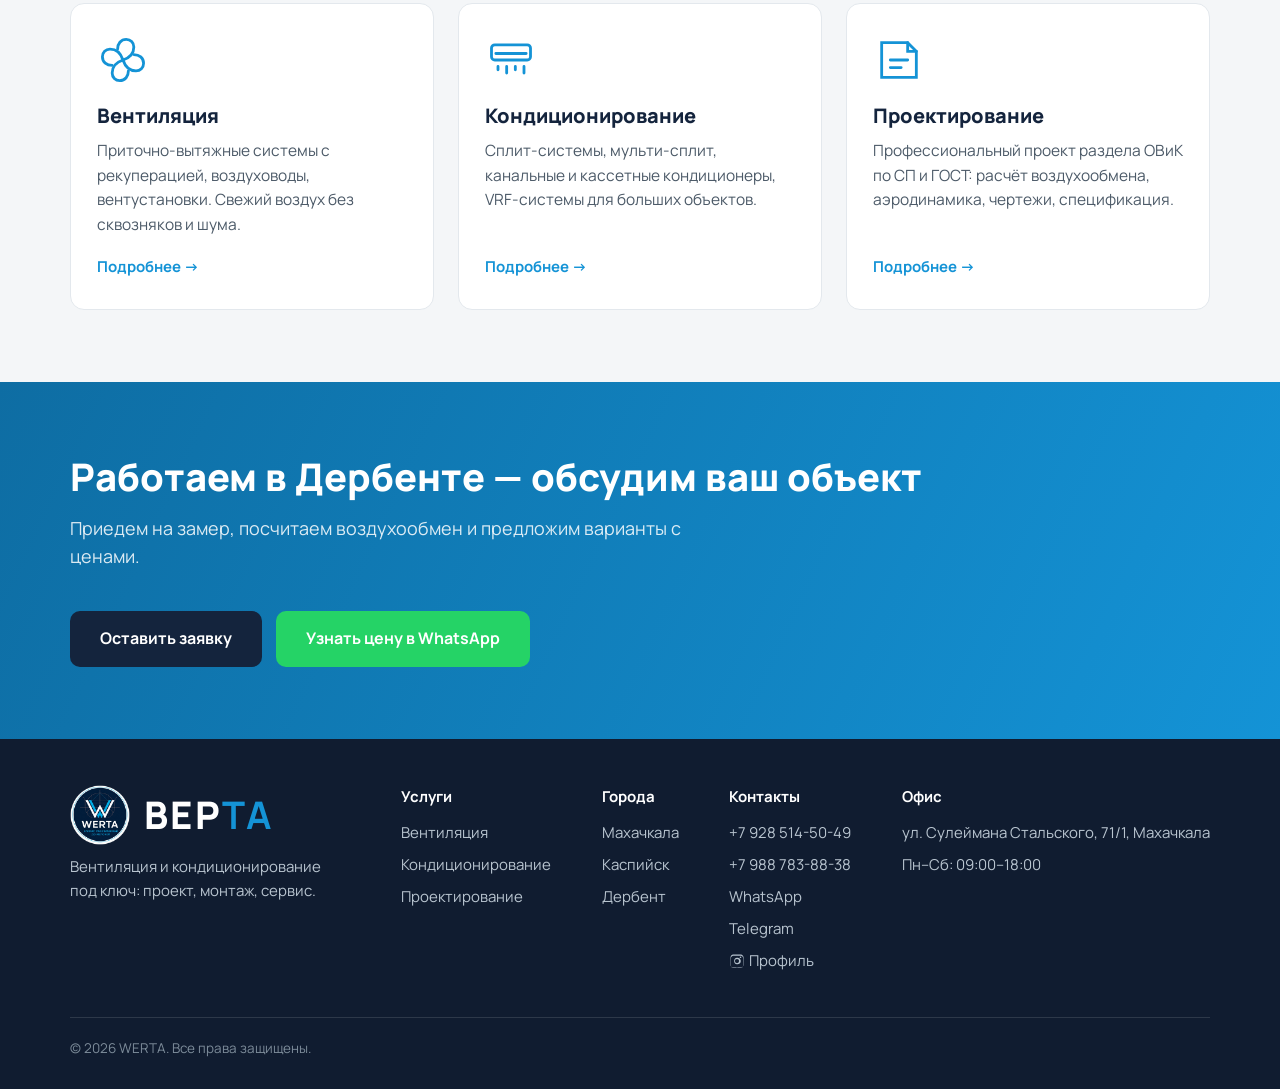
==== commit 32b5b753: "Логотип: статичное название ВЕРТА + все услуги видны сразу + крупнее - Убран переворот букв названия" ====
--- a/derbent.html
+++ b/derbent.html
@@ -25,7 +25,7 @@
 <link rel="preconnect" href="https://fonts.googleapis.com">
 <link rel="preconnect" href="https://fonts.gstatic.com" crossorigin>
 <link href="https://fonts.googleapis.com/css2?family=Manrope:wght@400;600;700;800&display=swap" rel="stylesheet">
-<link rel="stylesheet" href="css/style.css?v=20260714a">
+<link rel="stylesheet" href="css/style.css?v=20260714b">
 <link rel="icon" type="image/svg+xml" href="favicon.svg">
 <link rel="canonical" href="https://werta-klimat.ru/derbent.html">
 <meta property="og:type" content="website">
@@ -95,7 +95,7 @@
 
 <header class="header">
   <div class="container header__inner">
-    <a class="logo" href="index.html"><img class="logo__mark" src="img/logo.png" alt="WERTA — логотип" width="42" height="42"><span class="logo__text"><span class="logo__wm"><span class="lw">В</span><span class="lw">Е</span><span class="lw">Р</span><b class="lw">Т</b><b class="lw">А</b></span><small class="logo__roll"><span class="logo__roll-in"><span class="logo__roll-f">Вентиляция</span><span class="logo__roll-f">Кондиционирование</span><span class="logo__roll-f">Проектирование</span><span class="logo__roll-f">Сервис</span></span></small></span></a>
+    <a class="logo" href="index.html"><img class="logo__mark" src="img/logo.png" alt="WERTA — логотип" width="42" height="42"><span class="logo__text">ВЕР<b>ТА</b><small class="logo__sub">Вентиляция • Кондиционирование • Проектирование • Сервис</small></span></a>
     <nav class="nav" id="nav">
       <a href="index.html#uslugi">Услуги</a>
       <a href="index.html#obekty">Объекты</a>
@@ -188,7 +188,7 @@
   <div class="container">
     <div class="footer__grid">
       <div class="footer__col">
-        <a class="logo" href="index.html"><img class="logo__mark" src="img/logo.png" alt="WERTA — логотип" width="42" height="42"><span class="logo__text"><span class="logo__wm"><span class="lw">В</span><span class="lw">Е</span><span class="lw">Р</span><b class="lw">Т</b><b class="lw">А</b></span></span></a>
+        <a class="logo" href="index.html"><img class="logo__mark" src="img/logo.png" alt="WERTA — логотип" width="42" height="42"><span class="logo__text">ВЕР<b>ТА</b></span></a>
         <p style="margin-top:10px; max-width:280px;">Вентиляция и кондиционирование под ключ: проект, монтаж, сервис.</p>
       </div>
       <div class="footer__col">
@@ -267,6 +267,6 @@
   </button>
 </div>
 
-<script src="js/main.js?v=20260714a"></script>
+<script src="js/main.js?v=20260714b"></script>
 </body>
 </html>
--- a/css/style.css
+++ b/css/style.css
@@ -71,57 +71,21 @@
   border-bottom-color: var(--line);
 }
 .header__inner { display: flex; align-items: center; gap: 28px; height: 104px; transition: height .3s ease; }
-.logo { display: flex; align-items: center; gap: 12px; font-size: 32px; font-weight: 800; letter-spacing: .06em; color: var(--ink); text-decoration: none; flex-shrink: 0; white-space: nowrap; transition: transform .2s ease; }
+.logo { display: flex; align-items: center; gap: 14px; font-size: 38px; font-weight: 800; letter-spacing: .06em; color: var(--ink); text-decoration: none; flex-shrink: 0; white-space: nowrap; transition: transform .2s ease; }
 .logo b { color: var(--accent); }
 /* Прозрачная шапка над тёмным hero — светлые логотип, подпись и бургер */
 .header:not(.header--solid) .logo { color: #fff; }
-.header:not(.header--solid) .logo small,
-.header:not(.header--solid) .logo__roll-f { color: rgba(255,255,255,.9); }
+.header:not(.header--solid) .logo small { color: rgba(255,255,255,.92); }
 .header:not(.header--solid) .burger span { background: #fff; }
-.logo__mark { width: 52px; height: 52px; flex-shrink: 0; border-radius: 11px; }
-.logo__text { line-height: 1.1; white-space: nowrap; }
-.logo small { display: block; font-size: 10.5px; font-weight: 600; letter-spacing: .14em; color: var(--ink-soft); text-transform: uppercase; }
-
-/* Название ВЕРТА — 3D-волна: буквы переворачиваются по очереди, цвет бежит волной */
-.logo__wm { display: inline-block; perspective: 600px; }
-.logo__wm .lw {
-  display: inline-block; transform-style: preserve-3d; will-change: transform;
-  animation: wmFlip 3.8s ease-in-out infinite;
-}
-.logo__wm .lw:nth-child(2) { animation-delay: .12s; }
-.logo__wm .lw:nth-child(3) { animation-delay: .24s; }
-.logo__wm .lw:nth-child(4) { animation-delay: .36s; }
-.logo__wm .lw:nth-child(5) { animation-delay: .48s; }
-@keyframes wmFlip {
-  0%, 55%, 100% { transform: rotateX(0); }
-  25% { transform: rotateX(-180deg); color: #2aa9e2; }
-}
-@media (prefers-reduced-motion: reduce) { .logo__wm .lw { animation: none; } }
-
-/* Слова услуг под названием сменяются в 3D (барабан-ролодекс) */
-.logo__roll { perspective: 520px; height: 20px; }
-.logo__roll-in {
-  position: relative; display: block; height: 100%;
-  transform-style: preserve-3d; will-change: transform;
-  animation: logoRoll 9s cubic-bezier(.62,0,.34,1) infinite;
-}
-.logo__roll-f {
-  position: absolute; left: 0; top: 0; width: 100%; height: 100%;
-  display: flex; align-items: center; white-space: nowrap; backface-visibility: hidden;
-  font-size: 13px; color: var(--accent);
-}
-.logo__roll-f:nth-child(1) { transform: rotateX(0deg)   translateZ(10px); }
-.logo__roll-f:nth-child(2) { transform: rotateX(90deg)  translateZ(10px); }
-.logo__roll-f:nth-child(3) { transform: rotateX(180deg) translateZ(10px); }
-.logo__roll-f:nth-child(4) { transform: rotateX(270deg) translateZ(10px); }
-@keyframes logoRoll {
-  0%, 18%   { transform: rotateX(0deg); }
-  25%, 43%  { transform: rotateX(-90deg); }
-  50%, 68%  { transform: rotateX(-180deg); }
-  75%, 93%  { transform: rotateX(-270deg); }
-  100%      { transform: rotateX(-360deg); }
-}
-@media (prefers-reduced-motion: reduce) { .logo__roll-in { animation: none; } }
+.logo__mark { width: 60px; height: 60px; flex-shrink: 0; border-radius: 12px; }
+.logo__text { line-height: 1.12; }
+.logo small { display: block; font-weight: 600; text-transform: uppercase; }
+/* Услуги под названием — все 4 сразу, статичной строкой */
+.logo__sub {
+  margin-top: 4px; font-size: 13px; letter-spacing: .05em;
+  color: var(--accent); white-space: normal; max-width: 380px; line-height: 1.4;
+}
+
 .nav { display: flex; gap: 10px; margin-left: auto; flex-wrap: nowrap; }
 .nav a {
   color: var(--ink); text-decoration: none; font-weight: 700; font-size: 15px;
@@ -415,10 +379,10 @@
 @media (max-width: 960px) {
   .grid--3, .grid--4, .works, .objects, .features { grid-template-columns: repeat(2, 1fr); }
   .steps { grid-template-columns: repeat(3, 1fr); }
-  .header__inner { height: 84px; }
+  .header__inner { height: auto; min-height: 84px; padding: 8px 0; }
   .nav { display: none; }
   .nav.open {
-    display: flex; position: absolute; top: 84px; left: 0; right: 0;
+    display: flex; position: absolute; top: 100%; left: 0; right: 0;
     flex-direction: column; background: #fff; padding: 20px;
     border-bottom: 1px solid var(--line); box-shadow: var(--shadow);
   }
@@ -438,9 +402,9 @@
   .header__inner { gap: 10px; }
   .header__contact { gap: 8px; margin-left: auto; }
   .header__phone { font-size: 14px; }
-  .logo { font-size: 26px; gap: 9px; }
-  .logo__mark { width: 42px; height: 42px; }
-  .logo small { display: none; }
+  .logo { font-size: 30px; gap: 10px; }
+  .logo__mark { width: 48px; height: 48px; }
+  .logo__sub { font-size: 10px; letter-spacing: .03em; max-width: 210px; margin-top: 2px; }
   .burger { padding: 6px; }
 }
 
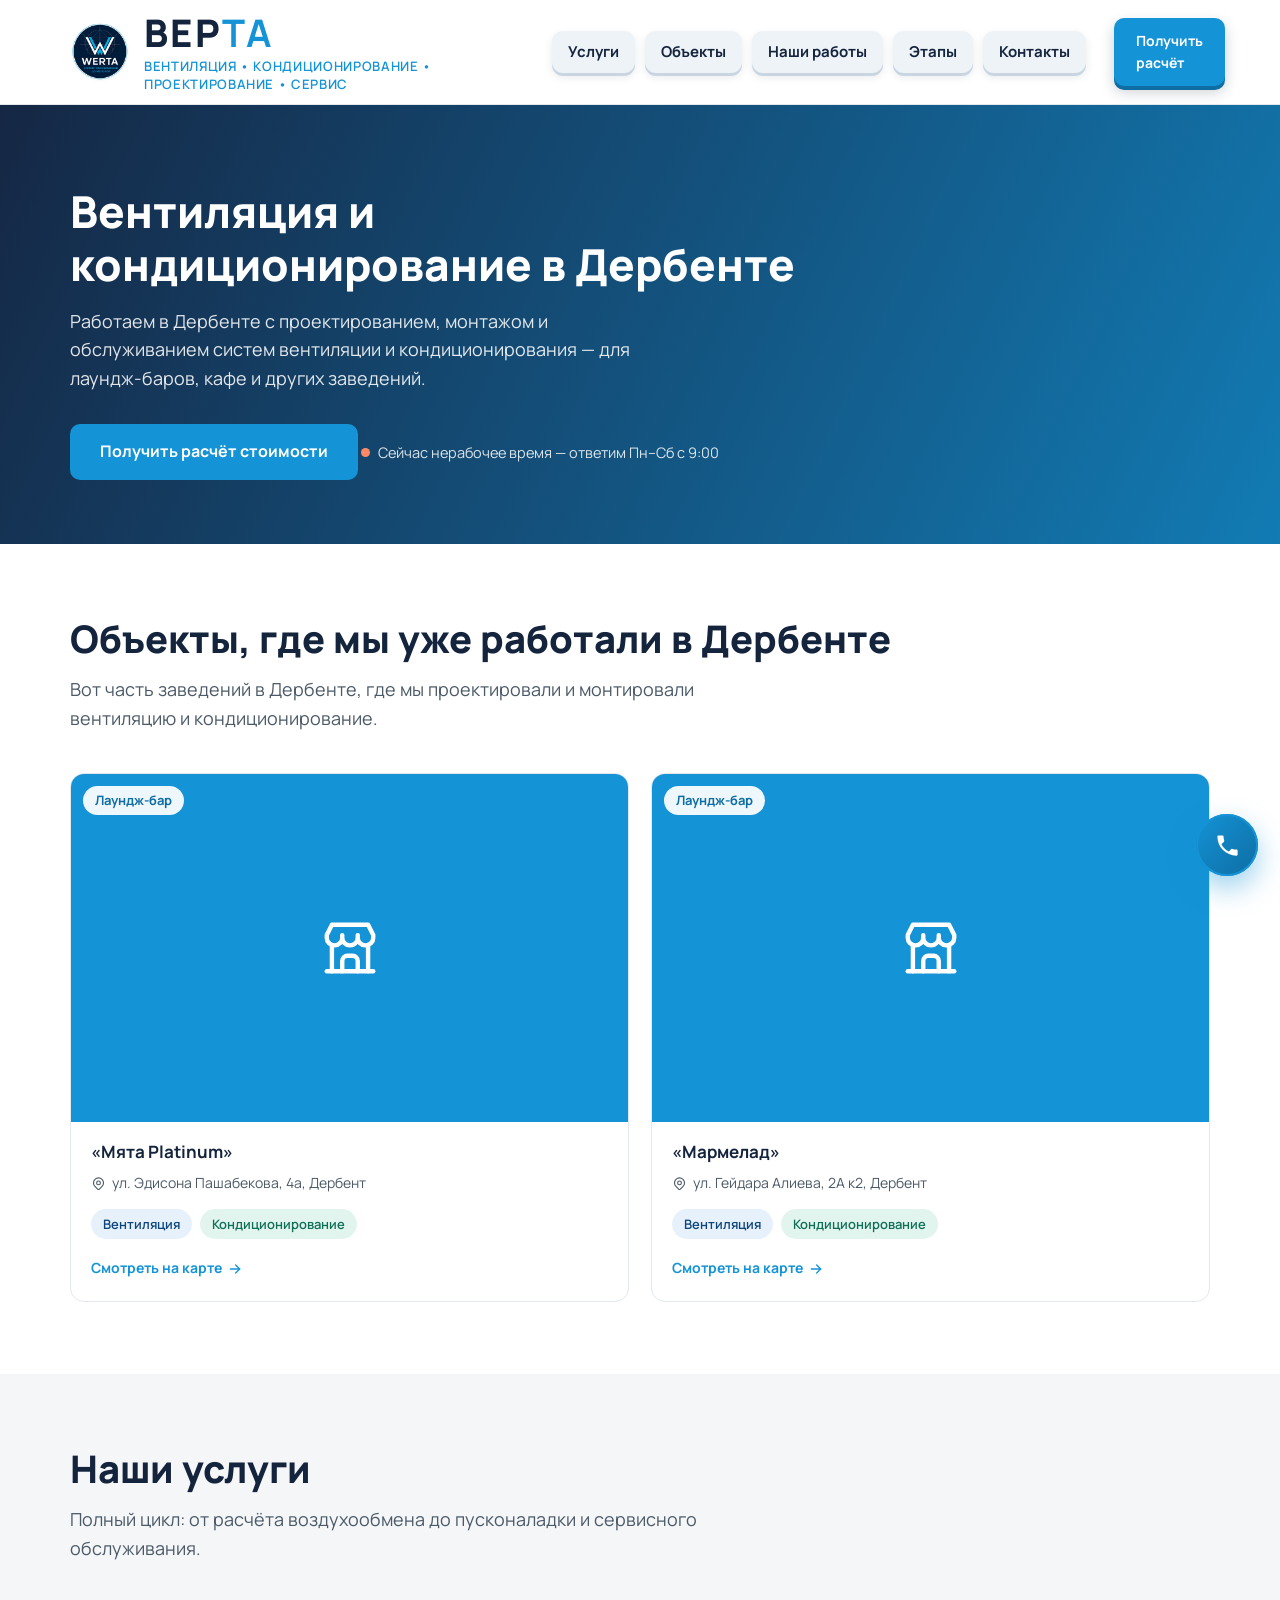
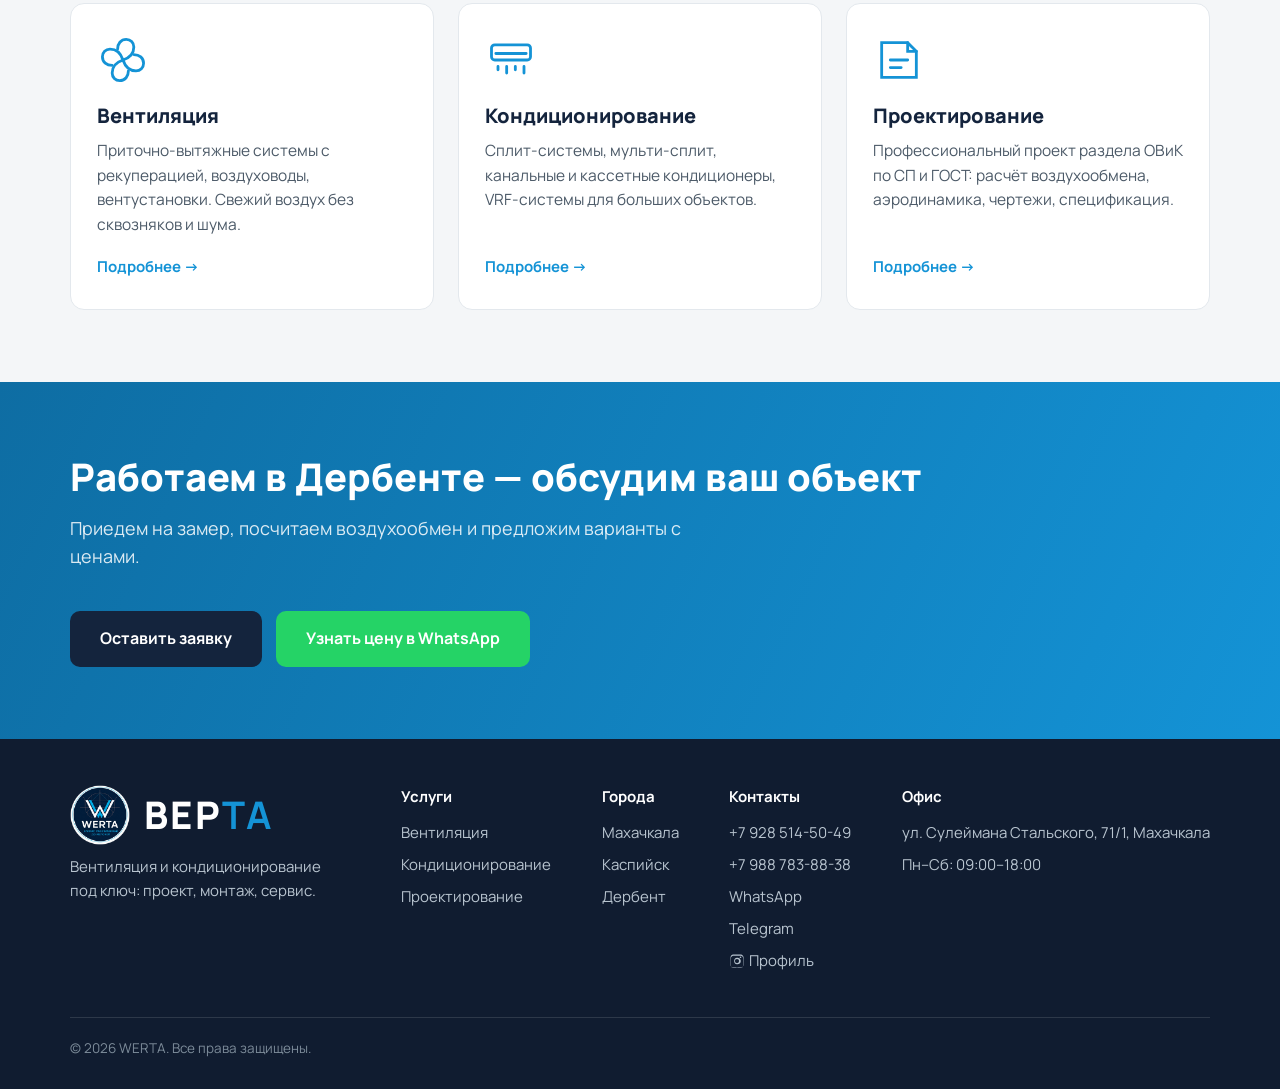
==== commit fbbfc7d5: "Fix: шапка сплошная белая — «ВЕР» и услуги снова видны Прозрачная шапка показывала белый текст на бе" ====
--- a/derbent.html
+++ b/derbent.html
@@ -25,7 +25,7 @@
 <link rel="preconnect" href="https://fonts.googleapis.com">
 <link rel="preconnect" href="https://fonts.gstatic.com" crossorigin>
 <link href="https://fonts.googleapis.com/css2?family=Manrope:wght@400;600;700;800&display=swap" rel="stylesheet">
-<link rel="stylesheet" href="css/style.css?v=20260714b">
+<link rel="stylesheet" href="css/style.css?v=20260714c">
 <link rel="icon" type="image/svg+xml" href="favicon.svg">
 <link rel="canonical" href="https://werta-klimat.ru/derbent.html">
 <meta property="og:type" content="website">
@@ -267,6 +267,6 @@
   </button>
 </div>
 
-<script src="js/main.js?v=20260714b"></script>
+<script src="js/main.js?v=20260714c"></script>
 </body>
 </html>
--- a/css/style.css
+++ b/css/style.css
@@ -61,22 +61,15 @@
 /* ---------- Шапка ---------- */
 .header {
   position: sticky; top: 0; z-index: 50;
-  background: transparent;
-  border-bottom: 1px solid transparent;
-  transition: background .3s ease, border-color .3s ease, backdrop-filter .3s ease;
-}
-.header--solid {
-  background: rgba(255,255,255,.92);
+  background: rgba(255,255,255,.94);
   backdrop-filter: blur(10px);
-  border-bottom-color: var(--line);
-}
+  border-bottom: 1px solid var(--line);
+  transition: box-shadow .3s ease;
+}
+.header--solid { box-shadow: 0 6px 22px rgba(20,36,61,.10); }
 .header__inner { display: flex; align-items: center; gap: 28px; height: 104px; transition: height .3s ease; }
 .logo { display: flex; align-items: center; gap: 14px; font-size: 38px; font-weight: 800; letter-spacing: .06em; color: var(--ink); text-decoration: none; flex-shrink: 0; white-space: nowrap; transition: transform .2s ease; }
 .logo b { color: var(--accent); }
-/* Прозрачная шапка над тёмным hero — светлые логотип, подпись и бургер */
-.header:not(.header--solid) .logo { color: #fff; }
-.header:not(.header--solid) .logo small { color: rgba(255,255,255,.92); }
-.header:not(.header--solid) .burger span { background: #fff; }
 .logo__mark { width: 60px; height: 60px; flex-shrink: 0; border-radius: 12px; }
 .logo__text { line-height: 1.12; }
 .logo small { display: block; font-weight: 600; text-transform: uppercase; }
